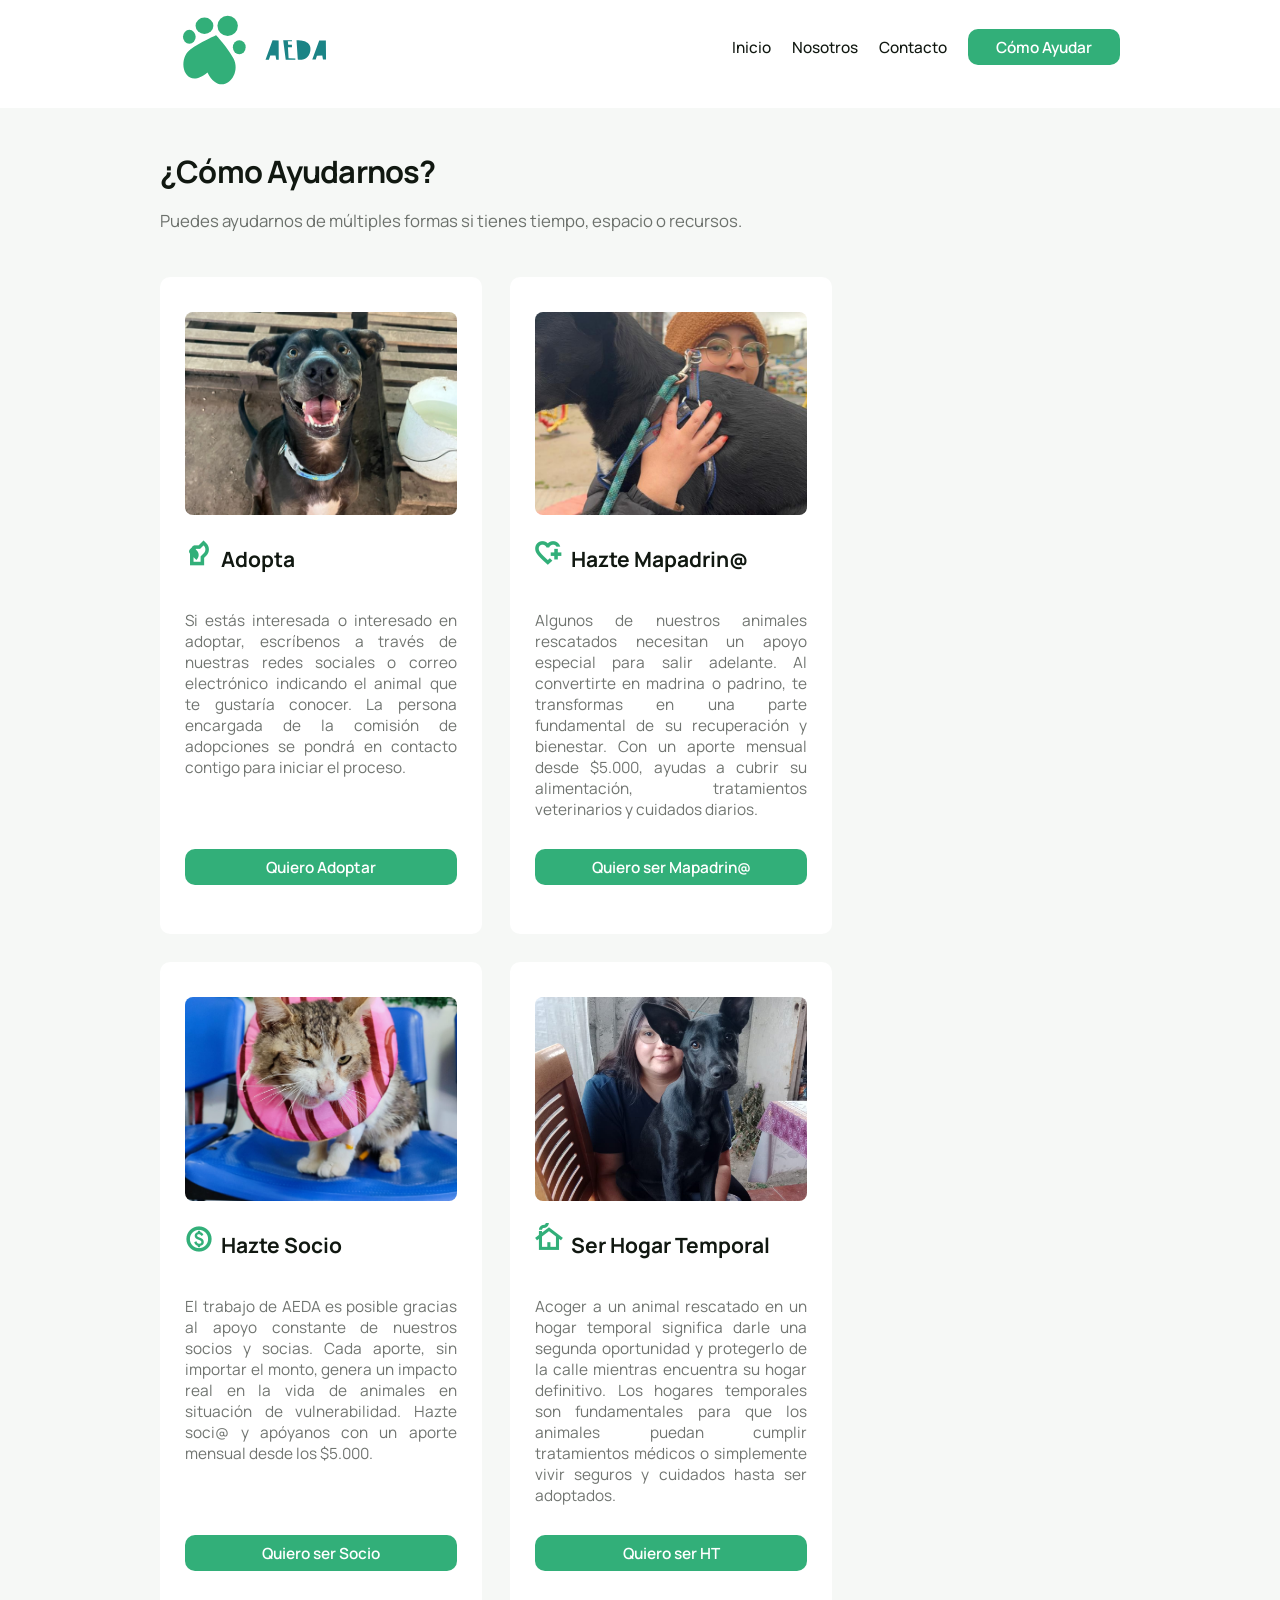
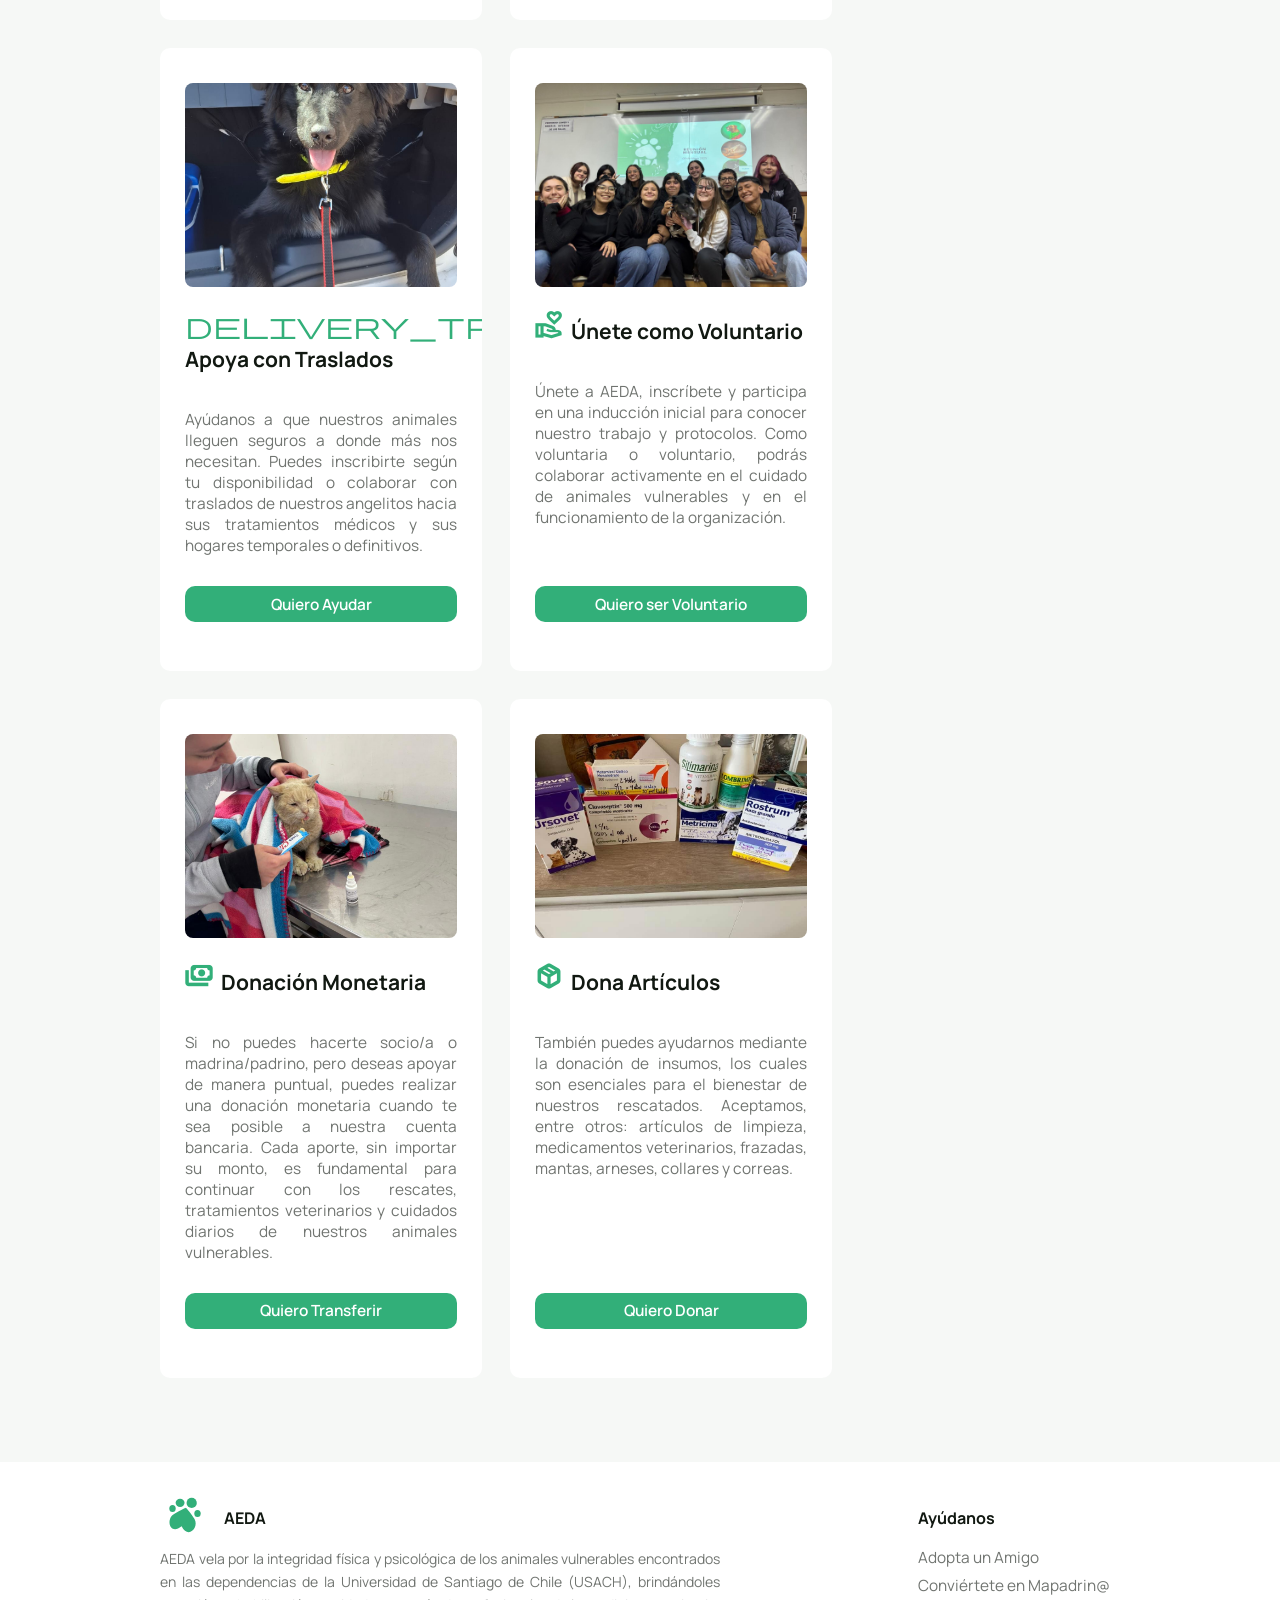
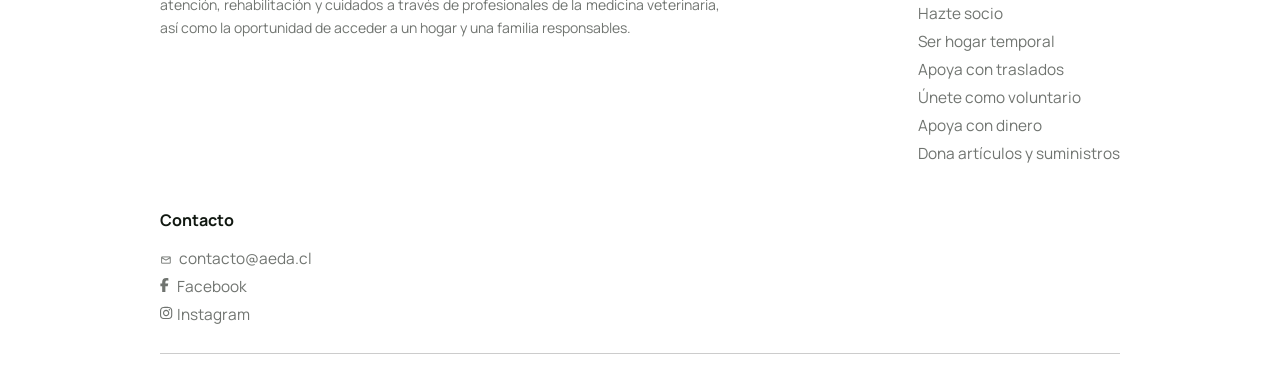
==== index.html @ 3a85d216 "web" ====
<!DOCTYPE html>
<html lang="es">
<head>
    <meta charset="utf-8" />
    <meta content="width=device-width, initial-scale=1.0" name="viewport" />
    <link rel="icon" type="image/svg+xml" href="img/aeda-paw.svg" />
    <meta name="description" content="AEDA es una agrupación estudiantil que protege y rescata animales vulnerables en la Universidad de Santiago de Chile. Adopta, apadrina o sé voluntario." />

    <title>AEDA | Defensa y rescate de animales vulnerables en la USACH</title>
    <link href="https://fonts.googleapis.com/css2?family=Manrope:wght@200..800&amp;display=swap" rel="stylesheet"/>
    <link href="https://fonts.googleapis.com/css2?family=Material+Symbols+Outlined:wght,FILL@100..700,0..1&amp;display=swap" rel="stylesheet"/>    
    <link rel="stylesheet" href="css/estilo.css" />
</head>
<body>    
    <!-- HEADER -->    
    <header id="header">
        <div class="container">
            <h1 id="logo">
                <img src="img/aeda-imagotipo.svg" alt="Agrupación de Estudiantes por la Defensa de los Animales (AEDA) - Chile" />
            </h1>
            <nav id="menu-principal">
                <a href="#">Inicio</a>
                <a href="#">Nosotros</a>            
                <a href="#contacto">Contacto</a>
                <a class="btn-especial" href="#">Cómo Ayudar</a>
            </nav>
        </div>
    </header>   
    
    <!-- MAIN -->
    <main id="main">
        <!-- 
        <section class="heroe">
            <h2>Defensa y rescate de animales vulnerables en la USACH</h2>
            <p>
                Defendemos y cuidamos a los animales vulnerables de la USACH, brindándoles atención, rehabilitación y la oportunidad de una familia.
            </p>
            <nav>
                <a href="#">Únete como Voluntario</a>
                <a href="#">¿Cómo Ayudarnos?</a>
            </nav>
        </section>
        -->

        <section class="como-ayudar">
            <div>
                <h2>¿Cómo Ayudarnos?</h2>
                <p>Puedes ayudarnos de múltiples formas si tienes tiempo, espacio o recursos.</p>
            </div>            
            
            <article id="adopta">
                <figure>
                    <img src="img/fotos/cerbero.jpeg" alt="adopta" />
                </figure>                
                <h3>
                    <span>sound_detection_dog_barking</span>
                    Adopta
                </h3>
                <p>
                    Si estás interesada o interesado en adoptar, escríbenos a través de nuestras redes sociales o correo electrónico indicando el animal que te gustaría conocer. La persona encargada de la comisión de adopciones se pondrá en contacto contigo para iniciar el proceso.
                </p>
                <a class="cta" href="#">Quiero Adoptar</a>
            </article>
            <article id="mapadrines">
                <figure>
                    <img src="img/fotos/nati.jpeg" alt="adopta" />
                </figure>
                <h3>
                    <span>heart_plus</span>
                    Hazte Mapadrin@
                </h3>
                <p>
                    Algunos de nuestros animales rescatados necesitan un apoyo especial para salir adelante. Al convertirte en madrina o padrino, te transformas en una parte fundamental de su recuperación y bienestar. Con un aporte mensual desde $5.000, ayudas a cubrir su alimentación, tratamientos veterinarios y cuidados diarios.
                </p>
                <a class="cta" href="#">Quiero ser Mapadrin@</a>
            </article>
            <article id="socios">
                <figure>
                    <img src="img/fotos/socio.jpeg" alt="adopta" />
                </figure>
                <h3>
                    <span>paid</span>
                    Hazte Socio
                </h3>
                <p>
                    El trabajo de AEDA es posible gracias al apoyo constante de nuestros socios y socias. Cada aporte, sin importar el monto, genera un impacto real en la vida de animales en situación de vulnerabilidad. Hazte soci@ y apóyanos con un aporte mensual desde los $5.000.
                </p>
                <a class="cta" href="#">Quiero ser Socio</a>
            </article>

            <article id="ht">
                <figure>
                    <img src="img/fotos/ht.jpeg" alt="adopta" />
                </figure>
                <h3>
                    <span>cottage</span>
                    Ser Hogar Temporal
                </h3>
                <p>
                    Acoger a un animal rescatado en un hogar temporal significa darle una segunda oportunidad y protegerlo de la calle mientras encuentra su hogar definitivo. Los hogares temporales son fundamentales para que los animales puedan cumplir tratamientos médicos o simplemente vivir seguros y cuidados hasta ser adoptados.
                </p>
                <a class="cta" href="#">Quiero ser HT</a>
            </article>
            <article id="traslados">
                <figure>
                    <img src="img/fotos/traslados.jpeg" alt="adopta" />
                </figure>
                <h3>
                    <span>delivery_truck_speed</span>
                    Apoya con Traslados
                </h3>
                <p>
                    Ayúdanos a que nuestros animales lleguen seguros a donde más nos necesitan. Puedes inscribirte según tu disponibilidad o colaborar con traslados de nuestros angelitos hacia sus tratamientos médicos y sus hogares temporales o definitivos.                     
                </p>
                <a class="cta" href="#">Quiero Ayudar</a>
            </article>
            <article id="voluntarios">
                <figure>
                    <img src="img/fotos/grupo-reunion.jpeg" alt="adopta" />
                </figure>
                <h3>
                    <span>volunteer_activism</span>
                    Únete como Voluntario
                </h3>
                <p>
                    Únete a AEDA, inscríbete y participa en una inducción inicial para conocer nuestro trabajo y protocolos. Como voluntaria o voluntario, podrás colaborar activamente en el cuidado de animales vulnerables y en el funcionamiento de la organización.
                </p>
                <a class="cta" href="#">Quiero ser Voluntario</a>
            </article>
            <article id="donaciones">
                <figure>
                    <img src="img/fotos/vet.jpeg" alt="adopta" />
                </figure>
                <h3>
                    <span>payments</span>
                    Donación Monetaria
                </h3>
                <p>
                    Si no puedes hacerte socio/a o madrina/padrino, pero deseas apoyar de manera puntual, puedes realizar una donación monetaria cuando te sea posible a nuestra cuenta bancaria. Cada aporte, sin importar su monto, es fundamental para continuar con los rescates, tratamientos veterinarios y cuidados diarios de nuestros animales vulnerables.
                </p>
                <a class="cta" href="#">Quiero Transferir</a>
            </article>
            <article id="donacion-articulos">
                <figure>
                    <img src="img/fotos/medicamentos.jpeg" alt="donaciones" />
                </figure>
                <h3>
                    <span>package_2</span>
                    Dona Artículos
                </h3>
                <p>
                    También puedes ayudarnos mediante la donación de insumos, los cuales son esenciales para el bienestar de nuestros rescatados. Aceptamos, entre otros: artículos de limpieza, medicamentos veterinarios, frazadas, mantas, arneses, collares y correas.
                </p>
                <a class="cta" href="#">Quiero Donar</a>
            </article>
        </section>
    </main>
    
    <!-- FOOTER -->
    <footer id="footer">
        <div id="footer-row-1">
            <section>
                <img src="img/aeda-paw.svg" alt="AEDA - Todo por los animales" />
                <h3>AEDA</h3>
                <p>
                    AEDA vela por la integridad física y psicológica de los animales vulnerables encontrados en las dependencias de la Universidad de Santiago de Chile (USACH), brindándoles atención, rehabilitación y cuidados a través de profesionales de la medicina veterinaria, así como la oportunidad de acceder a un hogar y una familia responsables.
                </p>                
            </section>
            <section>
                <h3>Ayúdanos</h3>
                <nav>
                    <a href="#adopta">Adopta un Amigo</a>
                    <a href="#mapadrines">Conviértete en Mapadrin@</a>
                    <a href="#socios">Hazte socio</a>
                    <a href="#ht">Ser hogar temporal</a>
                    <a href="#traslados">Apoya con traslados</a>
                    <a href="#voluntarios">Únete como voluntario</a>
                    <a href="#donaciones">Apoya con dinero</a>
                    <a href="#donacion-articulos">Dona artículos y suministros</a>
                </nav>
            </section>
            <section>                
                <h3 id="contacto">Contacto</h3>
                <nav>
                    <a href="mailto:&#99;&#111;&#110;&#116;&#97;&#99;&#116;&#111;&#64;&#97;&#101;&#100;&#97;&#46;&#99;&#108;">
                        <span>mail</span>
                        &#99;&#111;&#110;&#116;&#97;&#99;&#116;&#111;&#64;&#97;&#101;&#100;&#97;&#46;&#99;&#108;
                    </a>
                    <a href="https://www.facebook.com/INFOAEDA">                        
                        <svg xmlns="http://www.w3.org/2000/svg" viewbox="0 0 512 512"><use href="#facebook"></use></svg>                        
                        Facebook
                    </a>
                    <a href="https://www.instagram.com/grupoaeda/">
                        <svg xmlns="http://www.w3.org/2000/svg" viewbox="0 0 512 512"><use href="#instagram"></use></svg>                        
                        Instagram
                    </a>                    
                </nav>
            </section>
        </div>
        <div id="footer-row-2">

        </div>
    </footer>

    <div class="no-mostrar">
        <svg xmlns="http://www.w3.org/2000/svg" viewbox="0 0 512 512">
            <defs>                
                <path id="facebook" stroke="currentColor" fill="currentColor" d="M80 299.3V512H196V299.3h86.5l18-97.8H196V166.9c0-51.7 20.3-71.5 72.7-71.5c16.3 0 29.4 .4 37 1.2V7.9C291.4 4 256.4 0 236.2 0C129.3 0 80 50.5 80 159.4v42.1H14v97.8H80z"></path>
                <path id="instagram" stroke="currentColor" fill="currentColor" d="M224.1 141c-63.6 0-114.9 51.3-114.9 114.9s51.3 114.9 114.9 114.9S339 319.5 339 255.9 287.7 141 224.1 141zm0 189.6c-41.1 0-74.7-33.5-74.7-74.7s33.5-74.7 74.7-74.7 74.7 33.5 74.7 74.7-33.6 74.7-74.7 74.7zm146.4-194.3c0 14.9-12 26.8-26.8 26.8-14.9 0-26.8-12-26.8-26.8s12-26.8 26.8-26.8 26.8 12 26.8 26.8zm76.1 27.2c-1.7-35.9-9.9-67.7-36.2-93.9-26.2-26.2-58-34.4-93.9-36.2-37-2.1-147.9-2.1-184.9 0-35.8 1.7-67.6 9.9-93.9 36.1s-34.4 58-36.2 93.9c-2.1 37-2.1 147.9 0 184.9 1.7 35.9 9.9 67.7 36.2 93.9s58 34.4 93.9 36.2c37 2.1 147.9 2.1 184.9 0 35.9-1.7 67.7-9.9 93.9-36.2 26.2-26.2 34.4-58 36.2-93.9 2.1-37 2.1-147.8 0-184.8zM398.8 388c-7.8 19.6-22.9 34.7-42.6 42.6-29.5 11.7-99.5 9-132.1 9s-102.7 2.6-132.1-9c-19.6-7.8-34.7-22.9-42.6-42.6-11.7-29.5-9-99.5-9-132.1s-2.6-102.7 9-132.1c7.8-19.6 22.9-34.7 42.6-42.6 29.5-11.7 99.5-9 132.1-9s102.7-2.6 132.1 9c19.6 7.8 34.7 22.9 42.6 42.6 11.7 29.5 9 99.5 9 132.1s2.7 102.7-9 132.1z"></path>
            </defs>        
        </svg>
    </div>
</body>
</html>
---- css/estilo.css ----
:root {
    --color-primario: #1b8486;
    --color-secundario: #32af79;
    --color-text: rgb(17, 24, 17);
    --color-text2: rgb(17, 24, 17, 0.6);
    --color-bg: rgb(246, 248, 246);
    --color-bg2: white;
    --font-size: 14px;
    --border-radius: 10px;
}

html {    
    background-color: var(--color-bg);
    font-family: "Manrope", sans-serif;    
    font-size: var(--font-size);
    color: var(--color-text);
    box-sizing: border-box;
    scroll-behavior: smooth;
}

*, *::before, *::after {
    box-sizing: inherit;
}

body {
    display: grid;
    /* grid-template-columns: repeat(auto-fit, minmax(300px, 2fr));*/ 
    grid-template-columns: 1fr repeat(4, 1.5fr) 1fr;
    grid-template-rows: minmax(65px, auto) auto minmax(390px, auto);
    padding: 0;
    margin: 0;
    min-height: 100vh;
}

.no-mostrar {display: none;}

p {text-align: justify;}

#header, #footer { 
    grid-column: 1 / -1; /* full width */
    background-color: var(--color-bg2);
}

#main { 
    grid-column: 2 / -2;     
}

#header {
    display: grid;
    grid-template-columns: subgrid;
}

#header .container {
    grid-column: 2 / -2;
    display: flex;
    flex-wrap: wrap;
    justify-content: space-between;
    align-items: center;
}

#menu-principal {    
    display: flex;
    flex-direction: row;    
    align-items: center;
    justify-content: flex-end;
    gap: 1.5rem;
    font-weight: 500;
    font-size: 1rem;    
    margin-bottom: 1rem;
}

a.btn-especial, a.cta {
    background-color: var(--color-secundario);
    color: white;
    font-weight: 600;
    border-radius: 10px;    
    padding: 0.55rem 2rem;
}

a.btn-especial:hover {
    color: var(--color-primario);
    text-decoration: none;
}

a {
    color: var(--color-text);
    text-decoration: none;
    font-size: clamp(1.0rem, 1.1rem, 2rem);
}

a:hover {
    color: var(--color-secundario);   
    text-decoration: underline; 
    font-weight: 700;
}

h1 {
    margin: 0;
    padding: 0;
}

#logo img {
    height: clamp(70px, 20vh, 100px);
}

/* Tarjetas */ 
article h3 span {
    font-family: 'Material Symbols Outlined';
    font-size: 2rem;
    padding-right: 0.3rem;
    vertical-align: baseline;
    color: var(--color-secundario);
}

section.como-ayudar {
    display: flex;
    flex-wrap: wrap;    
    gap: 2rem;
    margin-bottom: 6rem;
}
section.como-ayudar div {
    flex: 0 0 100%;
}
section.como-ayudar div h2 {
    font-size: 2.2rem;
    margin-top: 3rem;
    margin-bottom: 0.5rem;
    font-weight: 700;
    letter-spacing: -0.025em;
}
section.como-ayudar div p {
    font-size: 1.2rem;
    color: var(--color-text2);
}
section.como-ayudar article {
    display: flex;
    flex-direction: column;            
    width: clamp(23rem, 23rem, 40rem);
    overflow: hidden;
    background-color: var(--color-bg2);
    padding: 2.5rem 1.8rem;
    border-radius: var(--border-radius);    
}
article a.cta {
    display: block;
    margin: 1rem 0;
    flex-grow: 0;
    text-align: center;
}
article a.cta:hover {
    color: var(--color-primario)
}
article figure {
    margin: 0;           
    width: 100%;
    aspect-ratio: 4/3;  
    overflow: hidden;
    border-radius: 8px;
}
article figure img {
    box-shadow: 0 4px 6px rgba(0,0,0,0.1);
    transition: transform 0.3s ease;
    width: 100%;
    height: 100%;
    object-fit: cover;   /* recorta sin deformar */
    display: block;
}
article h3 {
    font-weight: 700;
    font-size: 1.5rem;    
}
article p {    
    flex-grow: 3;
    text-align: justify;
    color: var(--color-text2);
    font-size: clamp(1.0rem, 1.1rem, 2.0rem);   
}

/* FOOTER */
footer {
    background-color: white;            
    display: grid;
    grid-template-columns: subgrid;    
    grid-template-rows: 1fr 60px;
}

#footer-row-1, #footer-row-2 {
    grid-column: 2 / -2;    
}

footer a {    
    text-decoration: none;
    color: var(--color-text2);
}
footer a:hover {    
    text-decoration: underline;    
}

footer h3 {
    font-size: 1.15rem;
    line-height: 1.75rem;
    font-weight: 700;
}

footer a span {
    font-family: 'Material Symbols Outlined';
    font-size: 0.85rem;
    padding-right: 0.3rem;
    vertical-align: middle;
}

#footer-row-1 {
    padding-top: 2rem;
    display: flex;
    flex-wrap: wrap;
    justify-content: space-between;
    gap: 2rem;
}

#footer-row-2 {
    border-top: 1px solid #ccc;
    padding-top: 2rem;
    margin-top: 2rem;
}

#footer-row-1 section:first-child {
    max-width: 40rem;
}

#footer-row-1 section:first-child img {
    height: 50px;    
    float: left;
    margin-right: 1rem;
}

#footer-row-1 nav {
    display: flex;
    flex-direction: column;
    row-gap: 0.5rem;
}

footer a svg {
    height: 1rem;
}

footer p {
    line-height: 1.65rem;
    color: var(--color-text2);
}
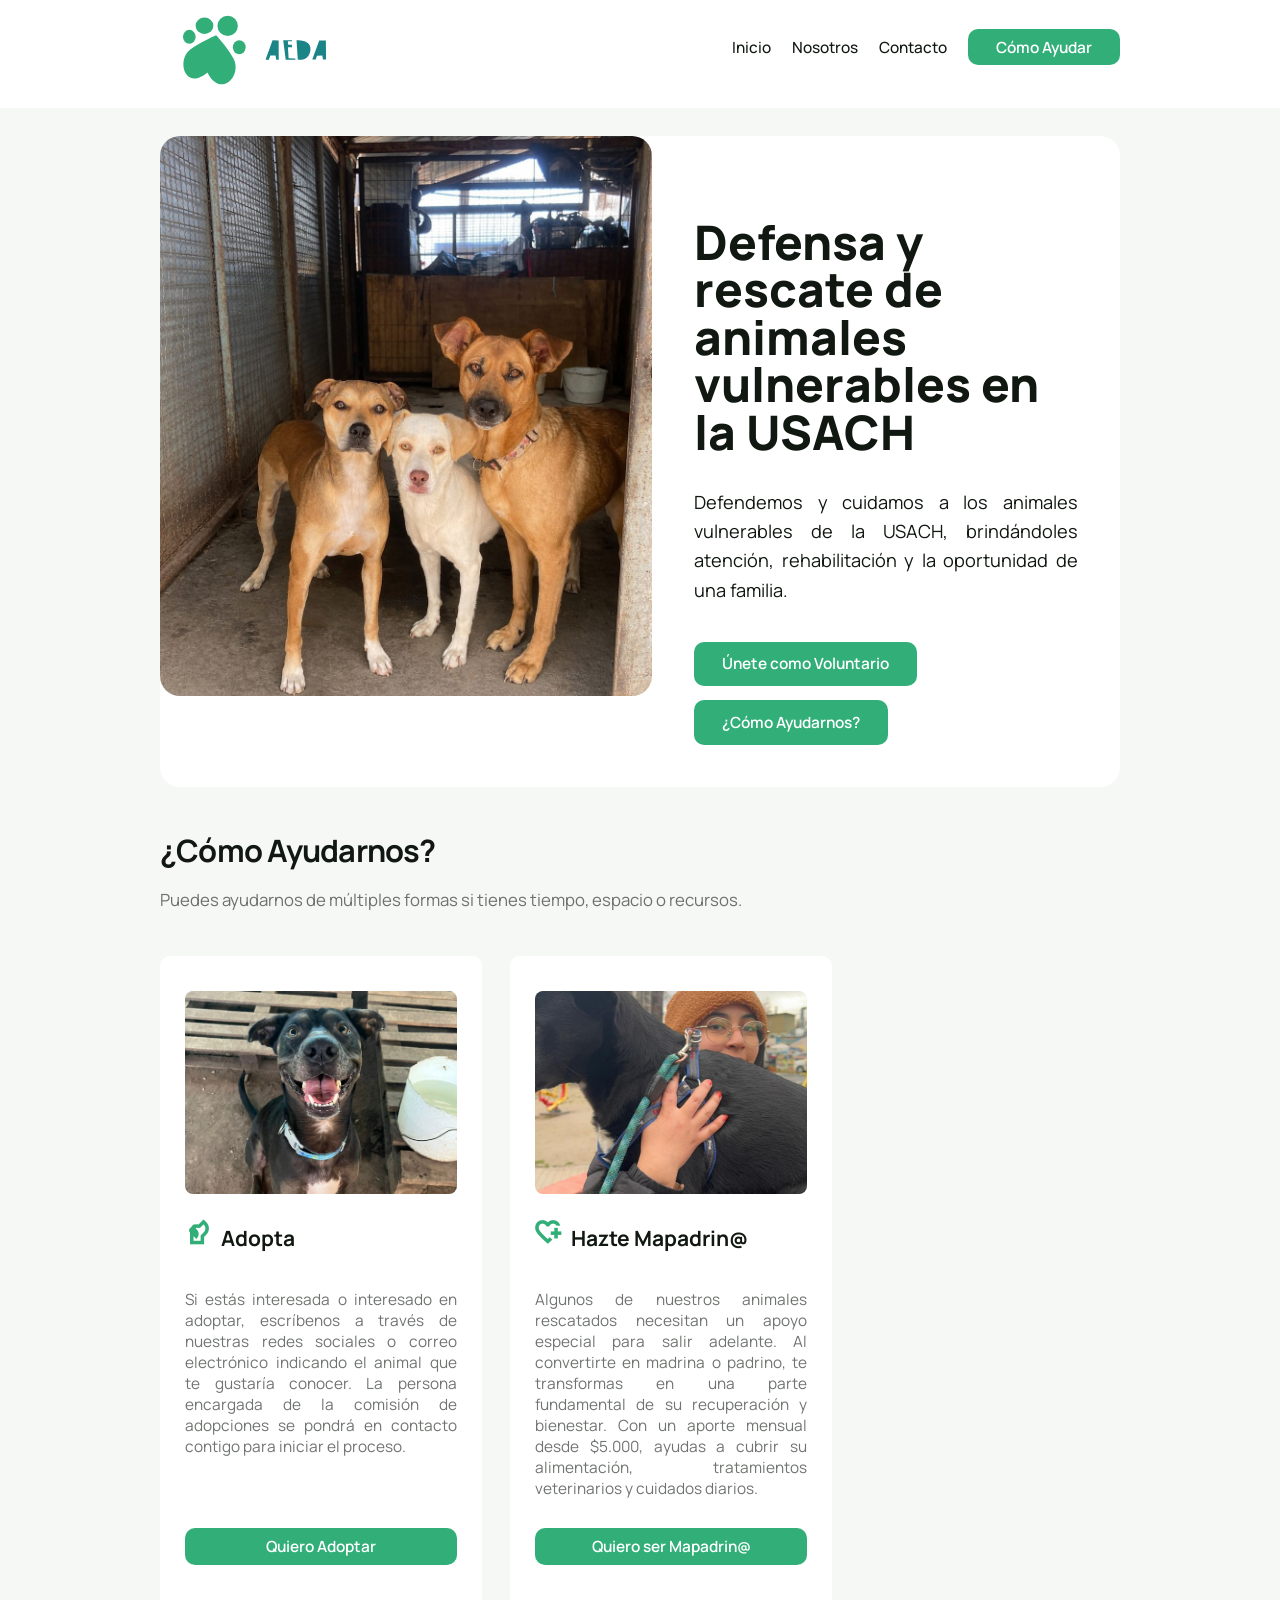
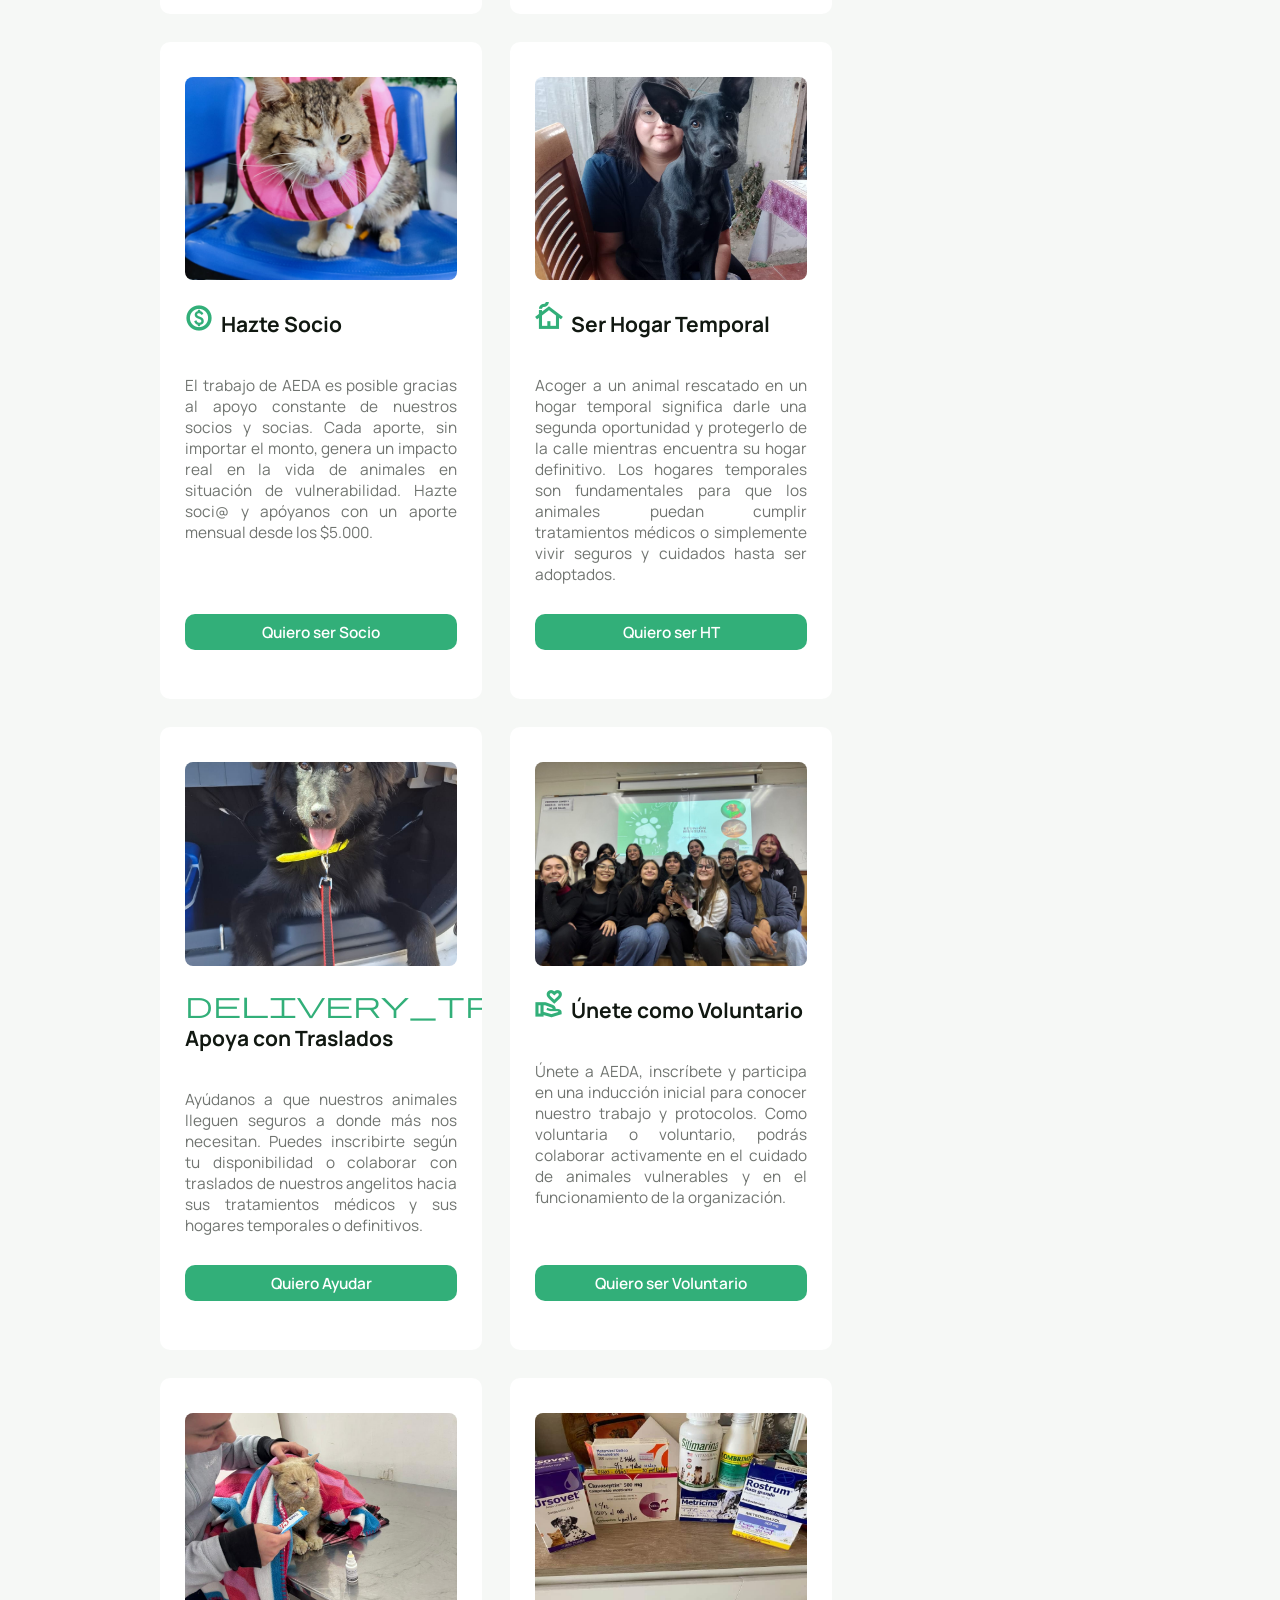
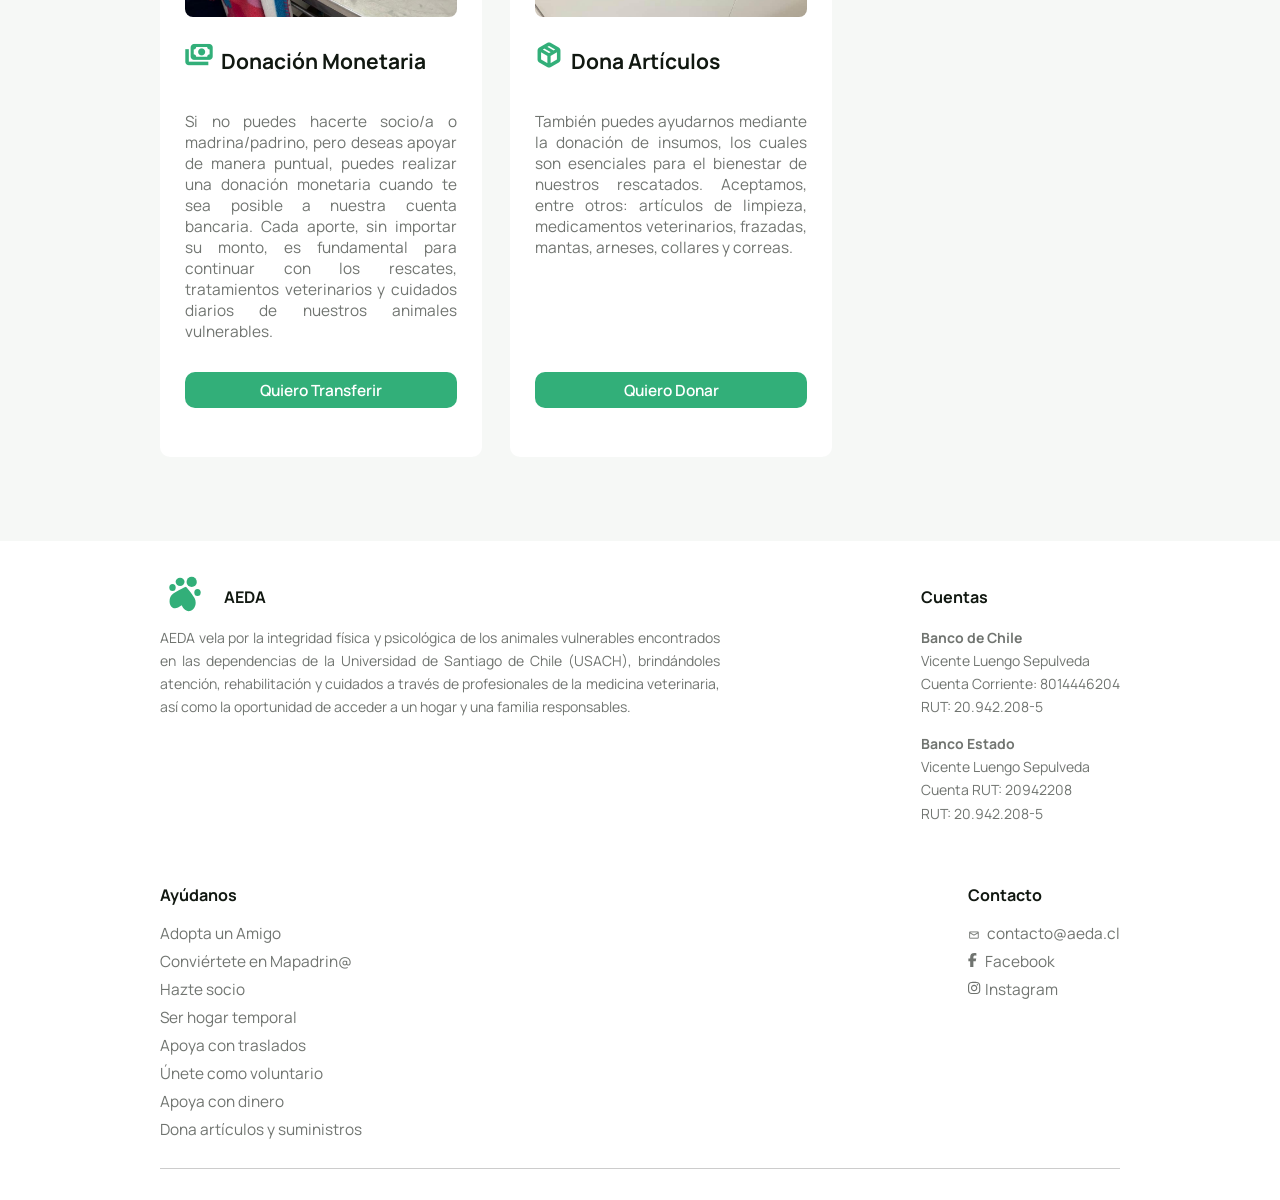
==== commit 787d73c2: "mejoras" ====
--- a/index.html
+++ b/index.html
@@ -19,30 +19,38 @@
                 <img src="img/aeda-imagotipo.svg" alt="Agrupación de Estudiantes por la Defensa de los Animales (AEDA) - Chile" />
             </h1>
             <nav id="menu-principal">
-                <a href="#">Inicio</a>
-                <a href="#">Nosotros</a>            
+                <a href="./">Inicio</a>
+                <a href="#hero">Nosotros</a>
                 <a href="#contacto">Contacto</a>
-                <a class="btn-especial" href="#">Cómo Ayudar</a>
+                <a class="btn-especial" href="#como-ayudar">Cómo Ayudar</a>
             </nav>
         </div>
     </header>   
     
     <!-- MAIN -->
-    <main id="main">
-        <!-- 
-        <section class="heroe">
-            <h2>Defensa y rescate de animales vulnerables en la USACH</h2>
-            <p>
-                Defendemos y cuidamos a los animales vulnerables de la USACH, brindándoles atención, rehabilitación y la oportunidad de una familia.
-            </p>
-            <nav>
-                <a href="#">Únete como Voluntario</a>
-                <a href="#">¿Cómo Ayudarnos?</a>
-            </nav>
+    <main id="main">        
+        <section id="hero" class="heroe">
+            <div class="slide">
+                <img src="img/fotos/las-cabras.jpeg" alt="Sol, Dumba y Maxi - AEDA" class="active" />
+                <img src="img/fotos/coraje.jpeg" alt="Don Coraje - AEDA" style="object-position: top center;" />                
+                <img src="img/fotos/orejas-regalos.jpeg" alt="Orejas - AEDA" />                                
+                <img src="img/fotos/sol-metro.jpeg" alt="Sol en el metro de Santiago - AEDA" />
+                <img src="img/fotos/cerbero.jpeg" alt="Cerberito - AEDA" />                    
+            </div>
+            <div class="content">
+                <h2>Defensa y rescate de animales vulnerables en la USACH</h2>
+                <p>
+                    Defendemos y cuidamos a los animales vulnerables de la USACH, brindándoles atención, rehabilitación y la oportunidad de una familia.
+                </p>
+                <nav>
+                    <a class="cta" href="#voluntarios">Únete como Voluntario</a>
+                    <a class="cta" href="#como-ayudarnos">¿Cómo Ayudarnos?</a>
+                </nav>
+            </div>            
         </section>
-        -->
-
-        <section class="como-ayudar">
+        
+
+        <section id="como-ayudar" class="como-ayudar">
             <div>
                 <h2>¿Cómo Ayudarnos?</h2>
                 <p>Puedes ayudarnos de múltiples formas si tienes tiempo, espacio o recursos.</p>
@@ -165,6 +173,21 @@
                 <p>
                     AEDA vela por la integridad física y psicológica de los animales vulnerables encontrados en las dependencias de la Universidad de Santiago de Chile (USACH), brindándoles atención, rehabilitación y cuidados a través de profesionales de la medicina veterinaria, así como la oportunidad de acceder a un hogar y una familia responsables.
                 </p>                
+            </section>
+            <section>
+                <h3>Cuentas</h3>
+                <p>
+                    <strong>Banco de Chile</strong><br />
+                    Vicente Luengo Sepulveda<br />
+                    Cuenta Corriente: 8014446204<br />
+                    RUT: 20.942.208-5
+                </p>
+                <p>
+                    <strong>Banco Estado</strong><br />
+                    Vicente Luengo Sepulveda<br />
+                    Cuenta RUT: 20942208<br />
+                    RUT: 20.942.208-5<br />
+                </p>
             </section>
             <section>
                 <h3>Ayúdanos</h3>
@@ -210,5 +233,7 @@
             </defs>        
         </svg>
     </div>
+
+    <script src="js/script.js"></script>
 </body>
 </html>
--- a/css/estilo.css
+++ b/css/estilo.css
@@ -34,6 +34,8 @@
 
 .no-mostrar {display: none;}
 
+strong {font-weight: bold;}
+
 p {text-align: justify;}
 
 #header, #footer { 
@@ -75,6 +77,7 @@
     font-weight: 600;
     border-radius: 10px;    
     padding: 0.55rem 2rem;
+    white-space: nowrap;
 }
 
 a.btn-especial:hover {
@@ -148,7 +151,9 @@
     text-align: center;
 }
 article a.cta:hover {
-    color: var(--color-primario)
+    background-color: var(--color-primario);
+    text-decoration: none;
+    color: white;
 }
 article figure {
     margin: 0;           
@@ -246,4 +251,66 @@
 footer p {
     line-height: 1.65rem;
     color: var(--color-text2);
-}+}
+
+/* HEROE */
+.heroe {
+    background-color: var(--color-bg2);
+    display: flex;
+    flex-wrap: wrap;    
+    border-radius: 20px;
+    margin-top: 2rem;    
+}
+
+.heroe h2 {
+    font-weight: 900;
+    font-size: 3.4rem;
+    line-height: 1;
+    margin-bottom: 1rem;
+}
+
+.heroe nav {
+    display: flex;
+    flex-wrap: wrap;
+    margin-top: 1.3rem;    
+    gap: 1rem;
+}
+
+.heroe nav a.cta:hover {
+    background-color: var(--color-primario);
+    color: white;
+}
+
+.heroe .slide {
+    flex: 3 1 30rem;
+    height: 40rem;
+    border-radius: 20px;    
+    overflow: hidden;
+}
+.heroe .content {
+    flex: 2 1 30rem;
+}
+
+.slide img.active {
+    opacity: 1;
+    display: block;
+}
+
+.slide img {
+    width: 100%;
+    height: 100%;
+    object-fit: cover;
+    display: block;
+    opacity: 0;
+    display: none;
+}
+
+.heroe .content {    
+    display: flex;
+    flex-direction: column;
+    justify-content: center;
+    padding: 3rem;
+    box-sizing: border-box;
+    font-size: 1.3rem;
+    line-height: 2.1rem;
+}
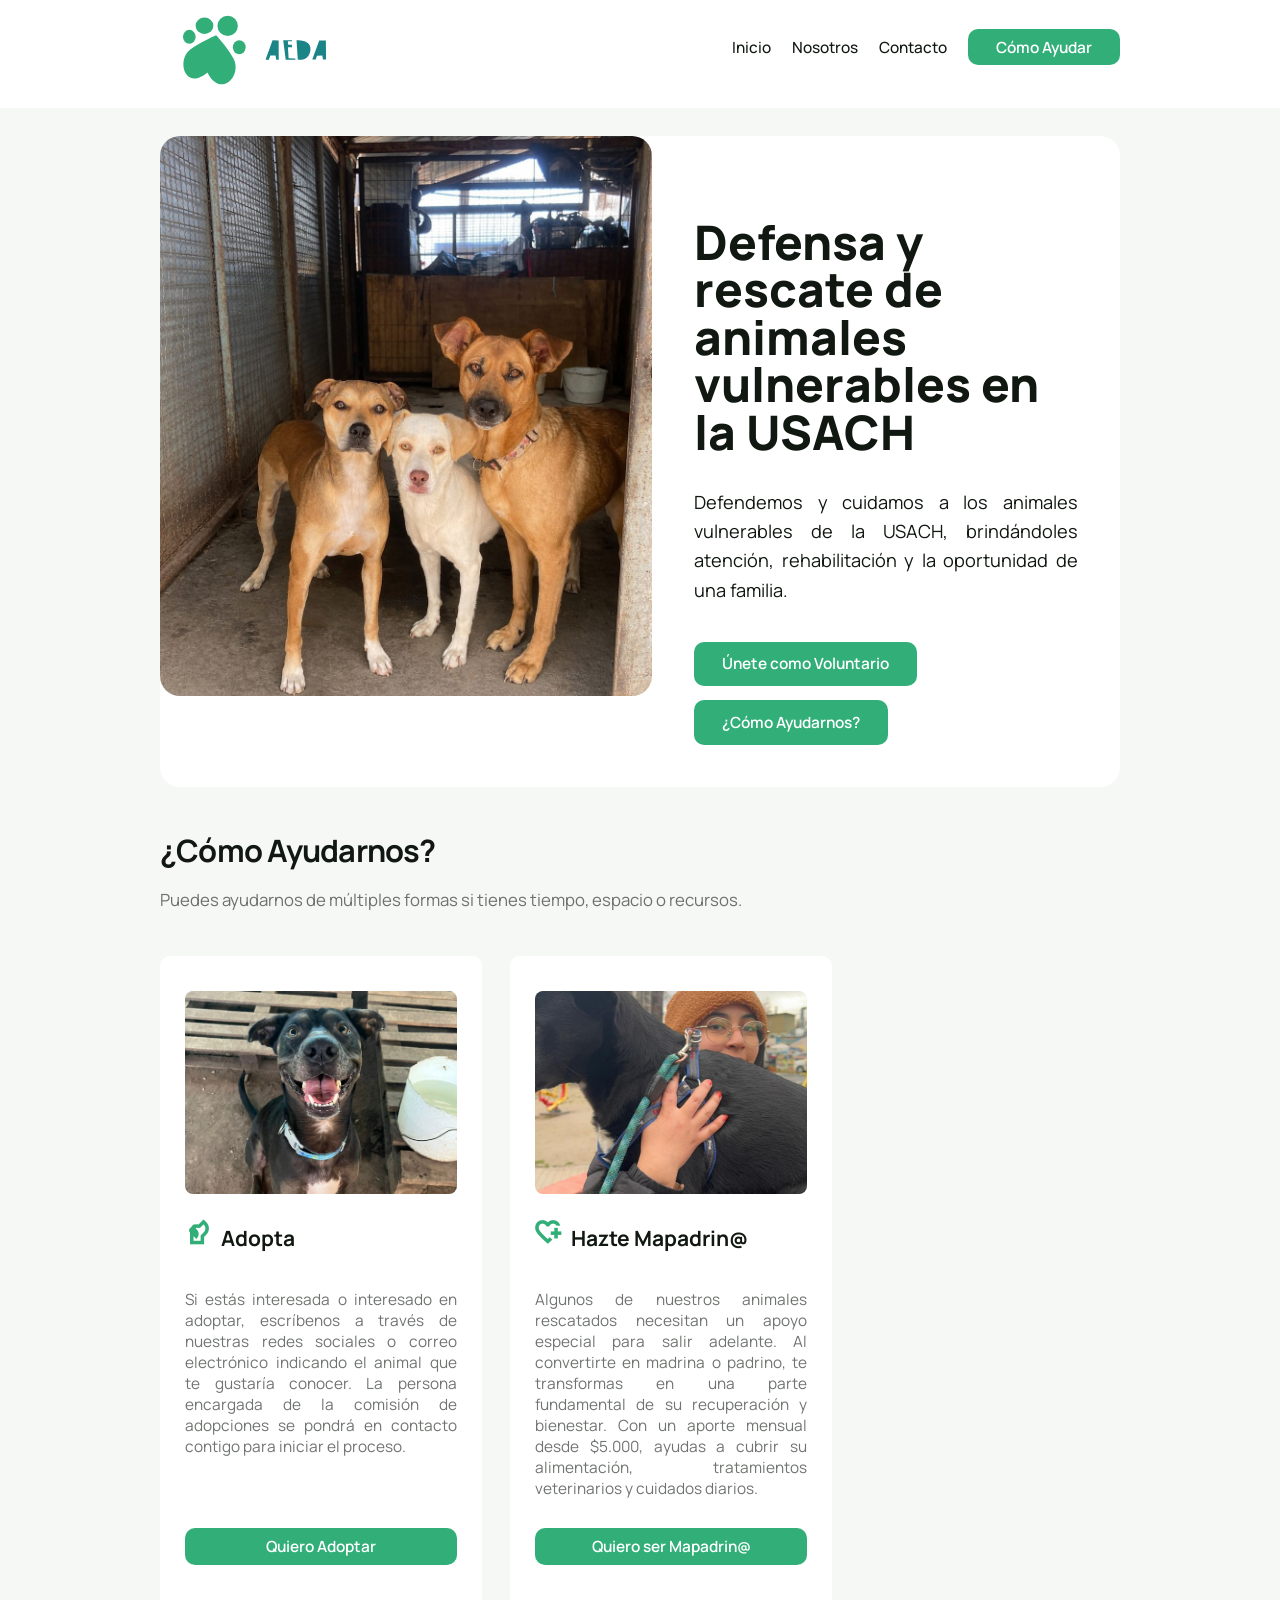
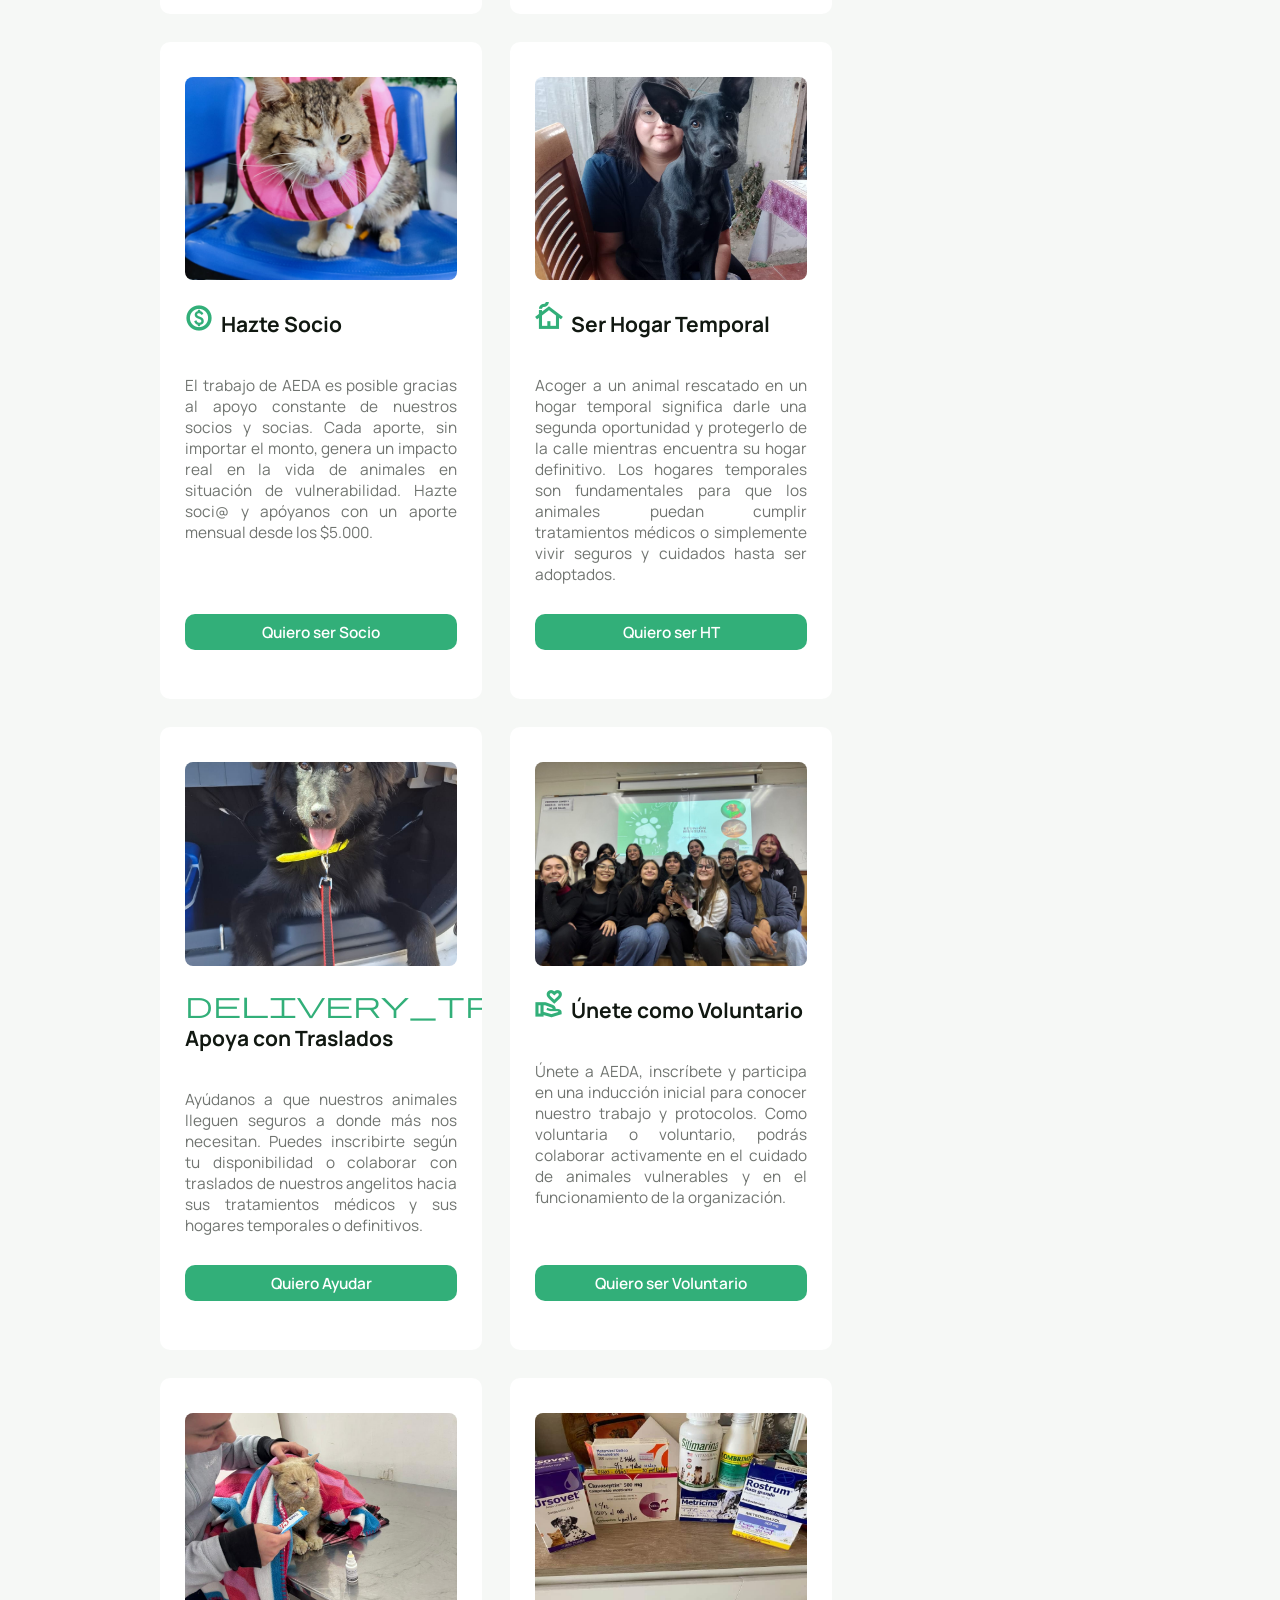
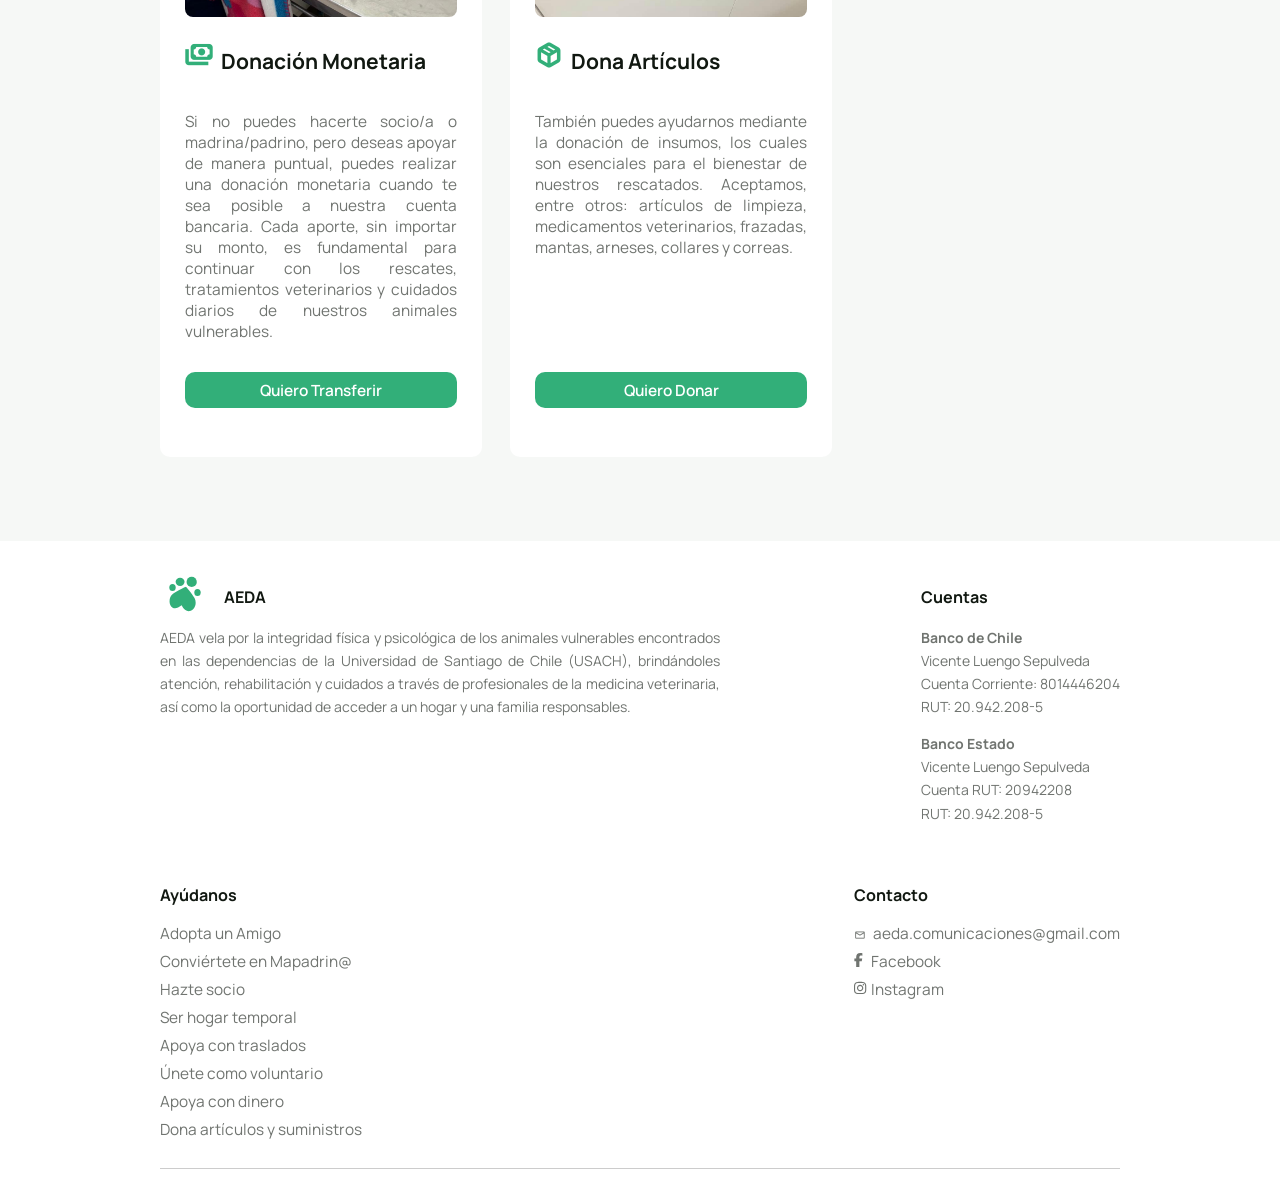
==== commit 471e6f0a: "enlaces final" ====
--- a/index.html
+++ b/index.html
@@ -43,8 +43,12 @@
                     Defendemos y cuidamos a los animales vulnerables de la USACH, brindándoles atención, rehabilitación y la oportunidad de una familia.
                 </p>
                 <nav>
-                    <a class="cta" href="#voluntarios">Únete como Voluntario</a>
-                    <a class="cta" href="#como-ayudarnos">¿Cómo Ayudarnos?</a>
+                    <a class="cta" href="https://docs.google.com/forms/d/e/1FAIpQLScSrKA1SlH4pU3Ua58CcV1sVhZQKJD9aBTRn4AEk2o8B_4T_g/viewform">
+						Únete como Voluntario
+					</a>
+                    <a class="cta" href="#como-ayudarnos">
+						¿Cómo Ayudarnos?
+					</a>
                 </nav>
             </div>            
         </section>
@@ -67,7 +71,7 @@
                 <p>
                     Si estás interesada o interesado en adoptar, escríbenos a través de nuestras redes sociales o correo electrónico indicando el animal que te gustaría conocer. La persona encargada de la comisión de adopciones se pondrá en contacto contigo para iniciar el proceso.
                 </p>
-                <a class="cta" href="#">Quiero Adoptar</a>
+                <a class="cta" href="#contacto">Quiero Adoptar</a>
             </article>
             <article id="mapadrines">
                 <figure>
@@ -80,7 +84,7 @@
                 <p>
                     Algunos de nuestros animales rescatados necesitan un apoyo especial para salir adelante. Al convertirte en madrina o padrino, te transformas en una parte fundamental de su recuperación y bienestar. Con un aporte mensual desde $5.000, ayudas a cubrir su alimentación, tratamientos veterinarios y cuidados diarios.
                 </p>
-                <a class="cta" href="#">Quiero ser Mapadrin@</a>
+                <a class="cta" href="https://docs.google.com/forms/d/1QfWeFBtjWP19PyNPHFZ8sVjU-rJpTIgCewbcCFWaffA">Quiero ser Mapadrin@</a>
             </article>
             <article id="socios">
                 <figure>
@@ -93,7 +97,9 @@
                 <p>
                     El trabajo de AEDA es posible gracias al apoyo constante de nuestros socios y socias. Cada aporte, sin importar el monto, genera un impacto real en la vida de animales en situación de vulnerabilidad. Hazte soci@ y apóyanos con un aporte mensual desde los $5.000.
                 </p>
-                <a class="cta" href="#">Quiero ser Socio</a>
+                <a class="cta" href="https://docs.google.com/forms/d/1xiugZejQ642EhO1WJJd28AD3rZvzt2NSIys-fWePLHM">
+					Quiero ser Socio
+				</a>
             </article>
 
             <article id="ht">
@@ -107,7 +113,7 @@
                 <p>
                     Acoger a un animal rescatado en un hogar temporal significa darle una segunda oportunidad y protegerlo de la calle mientras encuentra su hogar definitivo. Los hogares temporales son fundamentales para que los animales puedan cumplir tratamientos médicos o simplemente vivir seguros y cuidados hasta ser adoptados.
                 </p>
-                <a class="cta" href="#">Quiero ser HT</a>
+                <a class="cta" href="#contacto">Quiero ser HT</a>
             </article>
             <article id="traslados">
                 <figure>
@@ -120,7 +126,7 @@
                 <p>
                     Ayúdanos a que nuestros animales lleguen seguros a donde más nos necesitan. Puedes inscribirte según tu disponibilidad o colaborar con traslados de nuestros angelitos hacia sus tratamientos médicos y sus hogares temporales o definitivos.                     
                 </p>
-                <a class="cta" href="#">Quiero Ayudar</a>
+                <a class="cta" href="#contacto">Quiero Ayudar</a>
             </article>
             <article id="voluntarios">
                 <figure>
@@ -133,7 +139,7 @@
                 <p>
                     Únete a AEDA, inscríbete y participa en una inducción inicial para conocer nuestro trabajo y protocolos. Como voluntaria o voluntario, podrás colaborar activamente en el cuidado de animales vulnerables y en el funcionamiento de la organización.
                 </p>
-                <a class="cta" href="#">Quiero ser Voluntario</a>
+                <a class="cta" href="https://docs.google.com/forms/d/e/1FAIpQLScSrKA1SlH4pU3Ua58CcV1sVhZQKJD9aBTRn4AEk2o8B_4T_g/viewform">Quiero ser Voluntario</a>
             </article>
             <article id="donaciones">
                 <figure>
@@ -146,7 +152,7 @@
                 <p>
                     Si no puedes hacerte socio/a o madrina/padrino, pero deseas apoyar de manera puntual, puedes realizar una donación monetaria cuando te sea posible a nuestra cuenta bancaria. Cada aporte, sin importar su monto, es fundamental para continuar con los rescates, tratamientos veterinarios y cuidados diarios de nuestros animales vulnerables.
                 </p>
-                <a class="cta" href="#">Quiero Transferir</a>
+                <a class="cta" href="#cuentas-bancarias">Quiero Transferir</a>
             </article>
             <article id="donacion-articulos">
                 <figure>
@@ -159,7 +165,7 @@
                 <p>
                     También puedes ayudarnos mediante la donación de insumos, los cuales son esenciales para el bienestar de nuestros rescatados. Aceptamos, entre otros: artículos de limpieza, medicamentos veterinarios, frazadas, mantas, arneses, collares y correas.
                 </p>
-                <a class="cta" href="#">Quiero Donar</a>
+                <a class="cta" href="#contacto">Quiero Donar</a>
             </article>
         </section>
     </main>
@@ -174,7 +180,7 @@
                     AEDA vela por la integridad física y psicológica de los animales vulnerables encontrados en las dependencias de la Universidad de Santiago de Chile (USACH), brindándoles atención, rehabilitación y cuidados a través de profesionales de la medicina veterinaria, así como la oportunidad de acceder a un hogar y una familia responsables.
                 </p>                
             </section>
-            <section>
+            <section id="cuentas-bancarias">
                 <h3>Cuentas</h3>
                 <p>
                     <strong>Banco de Chile</strong><br />
@@ -205,10 +211,10 @@
             <section>                
                 <h3 id="contacto">Contacto</h3>
                 <nav>
-                    <a href="mailto:&#99;&#111;&#110;&#116;&#97;&#99;&#116;&#111;&#64;&#97;&#101;&#100;&#97;&#46;&#99;&#108;">
-                        <span>mail</span>
-                        &#99;&#111;&#110;&#116;&#97;&#99;&#116;&#111;&#64;&#97;&#101;&#100;&#97;&#46;&#99;&#108;
-                    </a>
+                    <a href="mailto:&#97;&#101;&#100;&#97;&#46;&#99;&#111;&#109;&#117;&#110;&#105;&#99;&#97;&#99;&#105;&#111;&#110;&#101;&#115;&#64;&#103;&#109;&#97;&#105;&#108;&#46;&#99;&#111;&#109;">
+						<span>mail</span>
+						&#97;&#101;&#100;&#97;&#46;&#99;&#111;&#109;&#117;&#110;&#105;&#99;&#97;&#99;&#105;&#111;&#110;&#101;&#115;&#64;&#103;&#109;&#97;&#105;&#108;&#46;&#99;&#111;&#109;
+					</a>
                     <a href="https://www.facebook.com/INFOAEDA">                        
                         <svg xmlns="http://www.w3.org/2000/svg" viewbox="0 0 512 512"><use href="#facebook"></use></svg>                        
                         Facebook
@@ -236,4 +242,4 @@
 
     <script src="js/script.js"></script>
 </body>
-</html>+</html>
--- a/css/estilo.css
+++ b/css/estilo.css
@@ -264,7 +264,7 @@
 
 .heroe h2 {
     font-weight: 900;
-    font-size: 3.4rem;
+    font-size: clamp(2.2rem, 4vw, 3.4rem);
     line-height: 1;
     margin-bottom: 1rem;
 }
@@ -287,6 +287,12 @@
     border-radius: 20px;    
     overflow: hidden;
 }
+@media (max-width: 768px) {    
+    .heroe .slide {
+    height: 20rem; 
+    }
+}
+
 .heroe .content {
     flex: 2 1 30rem;
 }
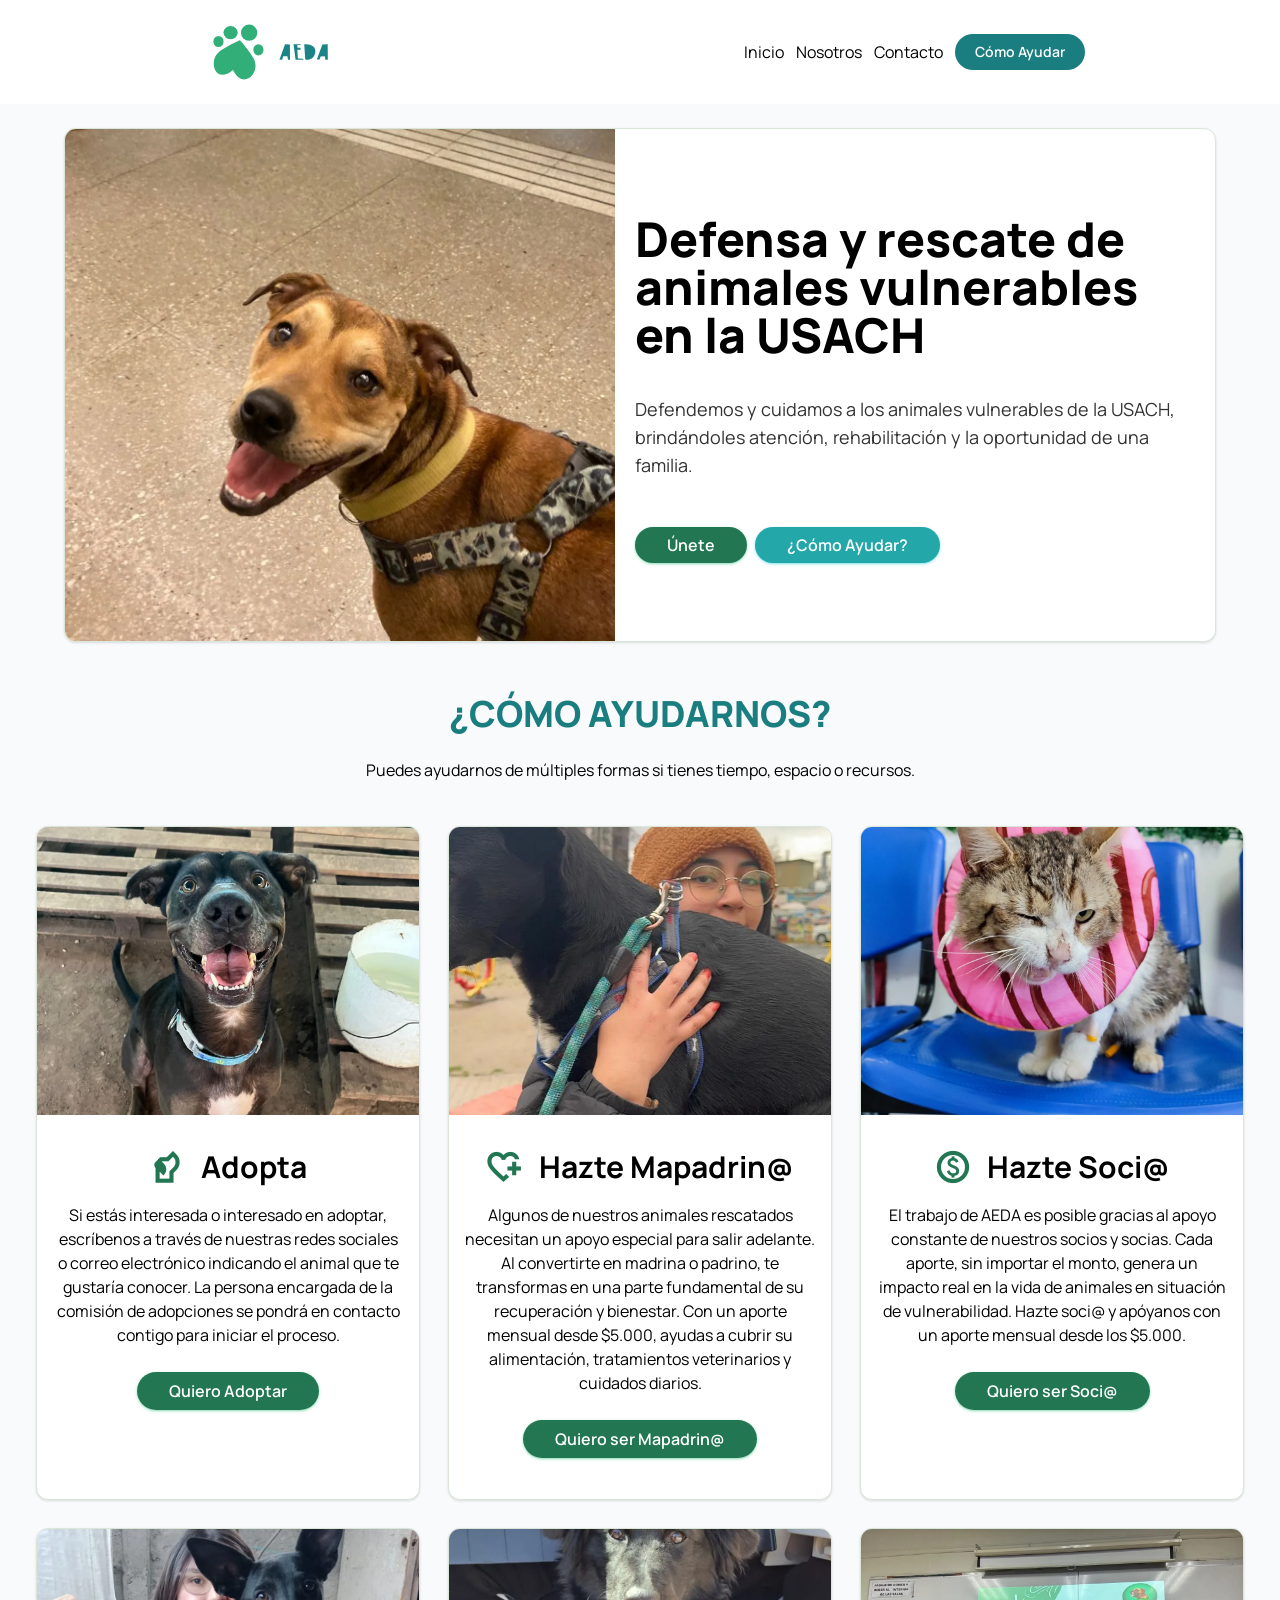
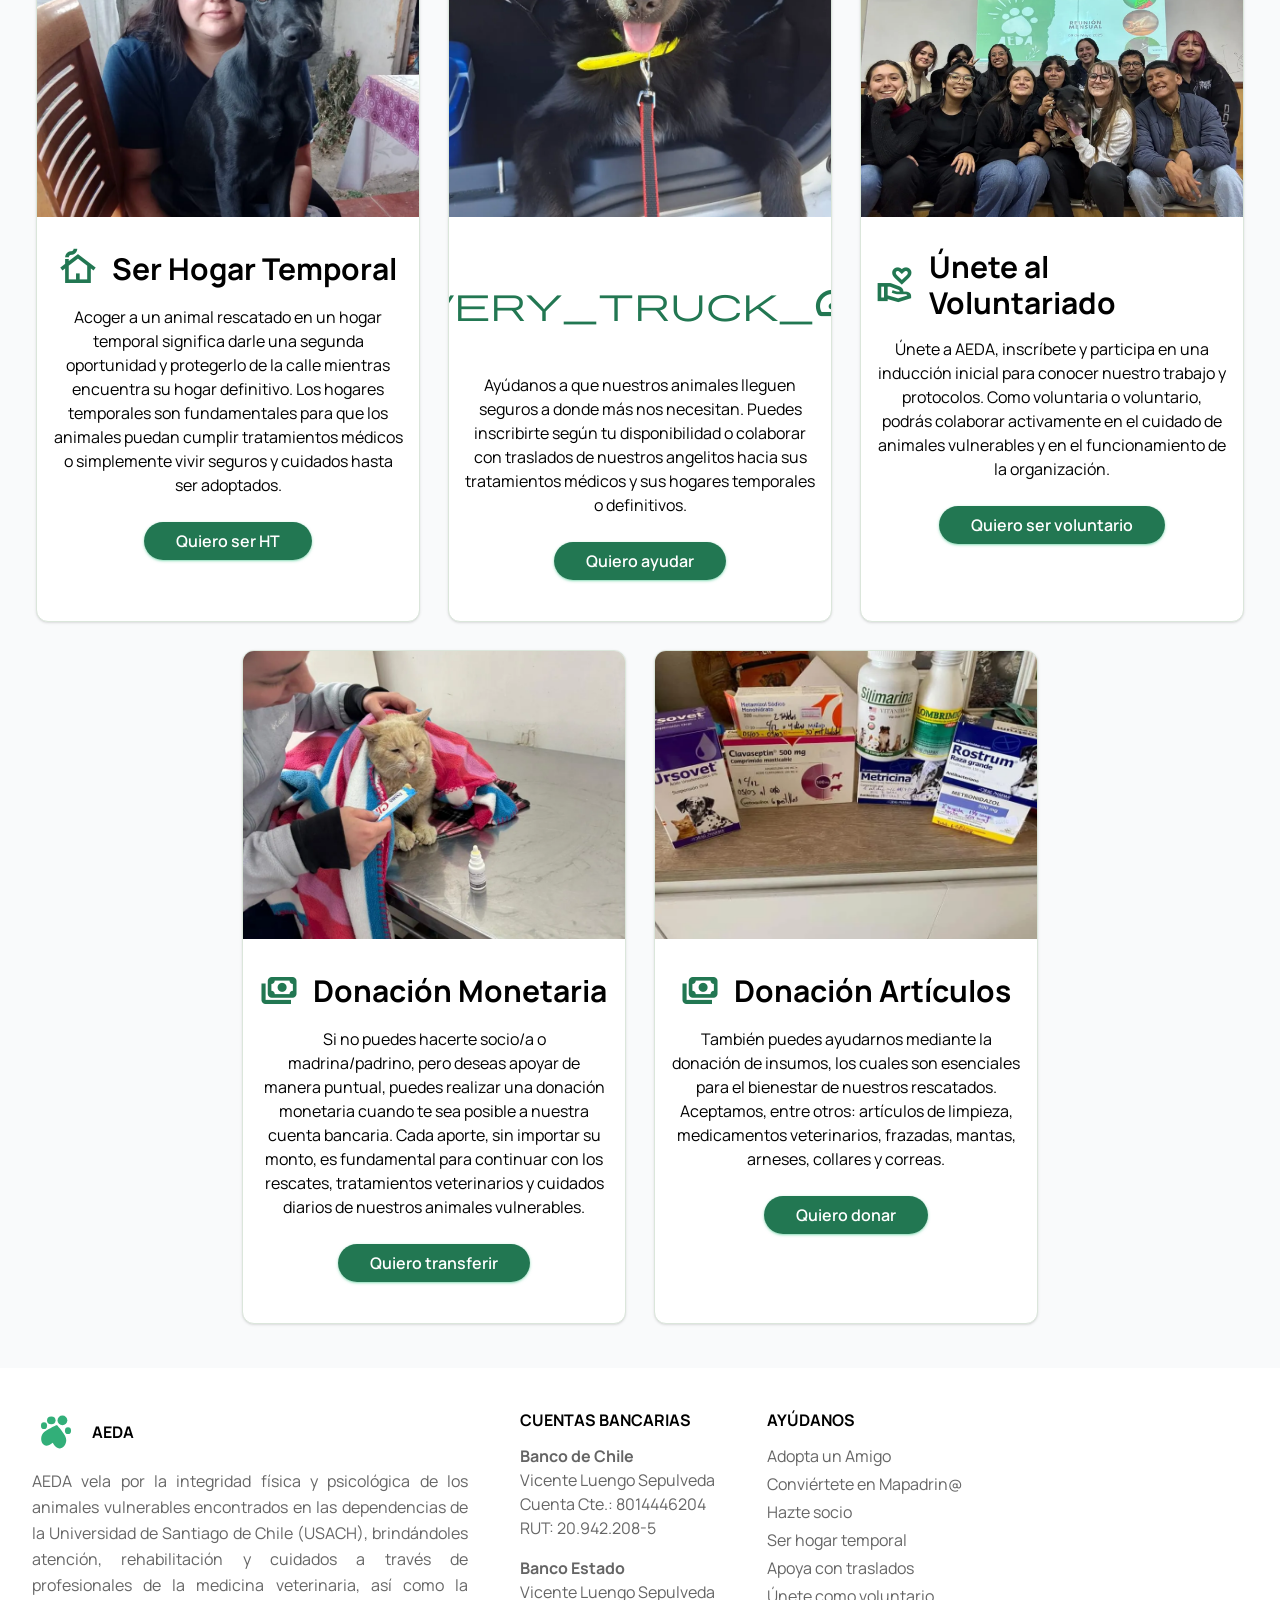
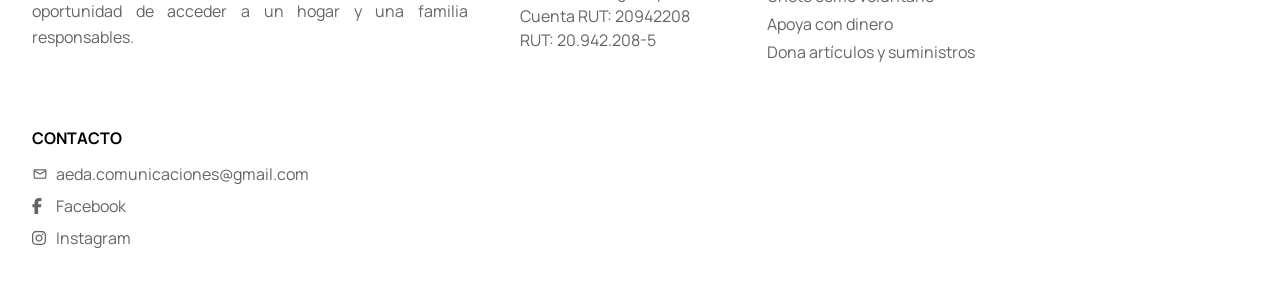
==== commit 1667bfc5: "new site" ====
--- a/index.html
+++ b/index.html
@@ -1,245 +1,49 @@
-<!DOCTYPE html>
-<html lang="es">
-<head>
-    <meta charset="utf-8" />
-    <meta content="width=device-width, initial-scale=1.0" name="viewport" />
-    <link rel="icon" type="image/svg+xml" href="img/aeda-paw.svg" />
-    <meta name="description" content="AEDA es una agrupación estudiantil que protege y rescata animales vulnerables en la Universidad de Santiago de Chile. Adopta, apadrina o sé voluntario." />
-
-    <title>AEDA | Defensa y rescate de animales vulnerables en la USACH</title>
-    <link href="https://fonts.googleapis.com/css2?family=Manrope:wght@200..800&amp;display=swap" rel="stylesheet"/>
-    <link href="https://fonts.googleapis.com/css2?family=Material+Symbols+Outlined:wght,FILL@100..700,0..1&amp;display=swap" rel="stylesheet"/>    
-    <link rel="stylesheet" href="css/estilo.css" />
-</head>
-<body>    
-    <!-- HEADER -->    
-    <header id="header">
-        <div class="container">
-            <h1 id="logo">
-                <img src="img/aeda-imagotipo.svg" alt="Agrupación de Estudiantes por la Defensa de los Animales (AEDA) - Chile" />
-            </h1>
-            <nav id="menu-principal">
-                <a href="./">Inicio</a>
-                <a href="#hero">Nosotros</a>
-                <a href="#contacto">Contacto</a>
-                <a class="btn-especial" href="#como-ayudar">Cómo Ayudar</a>
-            </nav>
-        </div>
-    </header>   
-    
-    <!-- MAIN -->
-    <main id="main">        
-        <section id="hero" class="heroe">
-            <div class="slide">
-                <img src="img/fotos/las-cabras.jpeg" alt="Sol, Dumba y Maxi - AEDA" class="active" />
-                <img src="img/fotos/coraje.jpeg" alt="Don Coraje - AEDA" style="object-position: top center;" />                
-                <img src="img/fotos/orejas-regalos.jpeg" alt="Orejas - AEDA" />                                
-                <img src="img/fotos/sol-metro.jpeg" alt="Sol en el metro de Santiago - AEDA" />
-                <img src="img/fotos/cerbero.jpeg" alt="Cerberito - AEDA" />                    
-            </div>
-            <div class="content">
-                <h2>Defensa y rescate de animales vulnerables en la USACH</h2>
-                <p>
-                    Defendemos y cuidamos a los animales vulnerables de la USACH, brindándoles atención, rehabilitación y la oportunidad de una familia.
-                </p>
-                <nav>
-                    <a class="cta" href="https://docs.google.com/forms/d/e/1FAIpQLScSrKA1SlH4pU3Ua58CcV1sVhZQKJD9aBTRn4AEk2o8B_4T_g/viewform">
-						Únete como Voluntario
-					</a>
-                    <a class="cta" href="#como-ayudarnos">
-						¿Cómo Ayudarnos?
-					</a>
-                </nav>
-            </div>            
-        </section>
-        
-
-        <section id="como-ayudar" class="como-ayudar">
-            <div>
-                <h2>¿Cómo Ayudarnos?</h2>
-                <p>Puedes ayudarnos de múltiples formas si tienes tiempo, espacio o recursos.</p>
-            </div>            
-            
-            <article id="adopta">
-                <figure>
-                    <img src="img/fotos/cerbero.jpeg" alt="adopta" />
-                </figure>                
-                <h3>
-                    <span>sound_detection_dog_barking</span>
-                    Adopta
-                </h3>
-                <p>
-                    Si estás interesada o interesado en adoptar, escríbenos a través de nuestras redes sociales o correo electrónico indicando el animal que te gustaría conocer. La persona encargada de la comisión de adopciones se pondrá en contacto contigo para iniciar el proceso.
-                </p>
-                <a class="cta" href="#contacto">Quiero Adoptar</a>
-            </article>
-            <article id="mapadrines">
-                <figure>
-                    <img src="img/fotos/nati.jpeg" alt="adopta" />
-                </figure>
-                <h3>
-                    <span>heart_plus</span>
-                    Hazte Mapadrin@
-                </h3>
-                <p>
-                    Algunos de nuestros animales rescatados necesitan un apoyo especial para salir adelante. Al convertirte en madrina o padrino, te transformas en una parte fundamental de su recuperación y bienestar. Con un aporte mensual desde $5.000, ayudas a cubrir su alimentación, tratamientos veterinarios y cuidados diarios.
-                </p>
-                <a class="cta" href="https://docs.google.com/forms/d/1QfWeFBtjWP19PyNPHFZ8sVjU-rJpTIgCewbcCFWaffA">Quiero ser Mapadrin@</a>
-            </article>
-            <article id="socios">
-                <figure>
-                    <img src="img/fotos/socio.jpeg" alt="adopta" />
-                </figure>
-                <h3>
-                    <span>paid</span>
-                    Hazte Socio
-                </h3>
-                <p>
-                    El trabajo de AEDA es posible gracias al apoyo constante de nuestros socios y socias. Cada aporte, sin importar el monto, genera un impacto real en la vida de animales en situación de vulnerabilidad. Hazte soci@ y apóyanos con un aporte mensual desde los $5.000.
-                </p>
-                <a class="cta" href="https://docs.google.com/forms/d/1xiugZejQ642EhO1WJJd28AD3rZvzt2NSIys-fWePLHM">
-					Quiero ser Socio
-				</a>
-            </article>
-
-            <article id="ht">
-                <figure>
-                    <img src="img/fotos/ht.jpeg" alt="adopta" />
-                </figure>
-                <h3>
-                    <span>cottage</span>
-                    Ser Hogar Temporal
-                </h3>
-                <p>
-                    Acoger a un animal rescatado en un hogar temporal significa darle una segunda oportunidad y protegerlo de la calle mientras encuentra su hogar definitivo. Los hogares temporales son fundamentales para que los animales puedan cumplir tratamientos médicos o simplemente vivir seguros y cuidados hasta ser adoptados.
-                </p>
-                <a class="cta" href="#contacto">Quiero ser HT</a>
-            </article>
-            <article id="traslados">
-                <figure>
-                    <img src="img/fotos/traslados.jpeg" alt="adopta" />
-                </figure>
-                <h3>
-                    <span>delivery_truck_speed</span>
-                    Apoya con Traslados
-                </h3>
-                <p>
-                    Ayúdanos a que nuestros animales lleguen seguros a donde más nos necesitan. Puedes inscribirte según tu disponibilidad o colaborar con traslados de nuestros angelitos hacia sus tratamientos médicos y sus hogares temporales o definitivos.                     
-                </p>
-                <a class="cta" href="#contacto">Quiero Ayudar</a>
-            </article>
-            <article id="voluntarios">
-                <figure>
-                    <img src="img/fotos/grupo-reunion.jpeg" alt="adopta" />
-                </figure>
-                <h3>
-                    <span>volunteer_activism</span>
-                    Únete como Voluntario
-                </h3>
-                <p>
-                    Únete a AEDA, inscríbete y participa en una inducción inicial para conocer nuestro trabajo y protocolos. Como voluntaria o voluntario, podrás colaborar activamente en el cuidado de animales vulnerables y en el funcionamiento de la organización.
-                </p>
-                <a class="cta" href="https://docs.google.com/forms/d/e/1FAIpQLScSrKA1SlH4pU3Ua58CcV1sVhZQKJD9aBTRn4AEk2o8B_4T_g/viewform">Quiero ser Voluntario</a>
-            </article>
-            <article id="donaciones">
-                <figure>
-                    <img src="img/fotos/vet.jpeg" alt="adopta" />
-                </figure>
-                <h3>
-                    <span>payments</span>
-                    Donación Monetaria
-                </h3>
-                <p>
-                    Si no puedes hacerte socio/a o madrina/padrino, pero deseas apoyar de manera puntual, puedes realizar una donación monetaria cuando te sea posible a nuestra cuenta bancaria. Cada aporte, sin importar su monto, es fundamental para continuar con los rescates, tratamientos veterinarios y cuidados diarios de nuestros animales vulnerables.
-                </p>
-                <a class="cta" href="#cuentas-bancarias">Quiero Transferir</a>
-            </article>
-            <article id="donacion-articulos">
-                <figure>
-                    <img src="img/fotos/medicamentos.jpeg" alt="donaciones" />
-                </figure>
-                <h3>
-                    <span>package_2</span>
-                    Dona Artículos
-                </h3>
-                <p>
-                    También puedes ayudarnos mediante la donación de insumos, los cuales son esenciales para el bienestar de nuestros rescatados. Aceptamos, entre otros: artículos de limpieza, medicamentos veterinarios, frazadas, mantas, arneses, collares y correas.
-                </p>
-                <a class="cta" href="#contacto">Quiero Donar</a>
-            </article>
-        </section>
-    </main>
-    
-    <!-- FOOTER -->
-    <footer id="footer">
-        <div id="footer-row-1">
-            <section>
-                <img src="img/aeda-paw.svg" alt="AEDA - Todo por los animales" />
-                <h3>AEDA</h3>
-                <p>
-                    AEDA vela por la integridad física y psicológica de los animales vulnerables encontrados en las dependencias de la Universidad de Santiago de Chile (USACH), brindándoles atención, rehabilitación y cuidados a través de profesionales de la medicina veterinaria, así como la oportunidad de acceder a un hogar y una familia responsables.
-                </p>                
-            </section>
-            <section id="cuentas-bancarias">
-                <h3>Cuentas</h3>
-                <p>
-                    <strong>Banco de Chile</strong><br />
-                    Vicente Luengo Sepulveda<br />
-                    Cuenta Corriente: 8014446204<br />
-                    RUT: 20.942.208-5
-                </p>
-                <p>
-                    <strong>Banco Estado</strong><br />
-                    Vicente Luengo Sepulveda<br />
-                    Cuenta RUT: 20942208<br />
-                    RUT: 20.942.208-5<br />
-                </p>
-            </section>
-            <section>
-                <h3>Ayúdanos</h3>
-                <nav>
-                    <a href="#adopta">Adopta un Amigo</a>
-                    <a href="#mapadrines">Conviértete en Mapadrin@</a>
-                    <a href="#socios">Hazte socio</a>
-                    <a href="#ht">Ser hogar temporal</a>
-                    <a href="#traslados">Apoya con traslados</a>
-                    <a href="#voluntarios">Únete como voluntario</a>
-                    <a href="#donaciones">Apoya con dinero</a>
-                    <a href="#donacion-articulos">Dona artículos y suministros</a>
-                </nav>
-            </section>
-            <section>                
-                <h3 id="contacto">Contacto</h3>
-                <nav>
-                    <a href="mailto:&#97;&#101;&#100;&#97;&#46;&#99;&#111;&#109;&#117;&#110;&#105;&#99;&#97;&#99;&#105;&#111;&#110;&#101;&#115;&#64;&#103;&#109;&#97;&#105;&#108;&#46;&#99;&#111;&#109;">
-						<span>mail</span>
-						&#97;&#101;&#100;&#97;&#46;&#99;&#111;&#109;&#117;&#110;&#105;&#99;&#97;&#99;&#105;&#111;&#110;&#101;&#115;&#64;&#103;&#109;&#97;&#105;&#108;&#46;&#99;&#111;&#109;
-					</a>
-                    <a href="https://www.facebook.com/INFOAEDA">                        
-                        <svg xmlns="http://www.w3.org/2000/svg" viewbox="0 0 512 512"><use href="#facebook"></use></svg>                        
-                        Facebook
-                    </a>
-                    <a href="https://www.instagram.com/grupoaeda/">
-                        <svg xmlns="http://www.w3.org/2000/svg" viewbox="0 0 512 512"><use href="#instagram"></use></svg>                        
-                        Instagram
-                    </a>                    
-                </nav>
-            </section>
-        </div>
-        <div id="footer-row-2">
-
-        </div>
-    </footer>
-
-    <div class="no-mostrar">
-        <svg xmlns="http://www.w3.org/2000/svg" viewbox="0 0 512 512">
-            <defs>                
-                <path id="facebook" stroke="currentColor" fill="currentColor" d="M80 299.3V512H196V299.3h86.5l18-97.8H196V166.9c0-51.7 20.3-71.5 72.7-71.5c16.3 0 29.4 .4 37 1.2V7.9C291.4 4 256.4 0 236.2 0C129.3 0 80 50.5 80 159.4v42.1H14v97.8H80z"></path>
-                <path id="instagram" stroke="currentColor" fill="currentColor" d="M224.1 141c-63.6 0-114.9 51.3-114.9 114.9s51.3 114.9 114.9 114.9S339 319.5 339 255.9 287.7 141 224.1 141zm0 189.6c-41.1 0-74.7-33.5-74.7-74.7s33.5-74.7 74.7-74.7 74.7 33.5 74.7 74.7-33.6 74.7-74.7 74.7zm146.4-194.3c0 14.9-12 26.8-26.8 26.8-14.9 0-26.8-12-26.8-26.8s12-26.8 26.8-26.8 26.8 12 26.8 26.8zm76.1 27.2c-1.7-35.9-9.9-67.7-36.2-93.9-26.2-26.2-58-34.4-93.9-36.2-37-2.1-147.9-2.1-184.9 0-35.8 1.7-67.6 9.9-93.9 36.1s-34.4 58-36.2 93.9c-2.1 37-2.1 147.9 0 184.9 1.7 35.9 9.9 67.7 36.2 93.9s58 34.4 93.9 36.2c37 2.1 147.9 2.1 184.9 0 35.9-1.7 67.7-9.9 93.9-36.2 26.2-26.2 34.4-58 36.2-93.9 2.1-37 2.1-147.8 0-184.8zM398.8 388c-7.8 19.6-22.9 34.7-42.6 42.6-29.5 11.7-99.5 9-132.1 9s-102.7 2.6-132.1-9c-19.6-7.8-34.7-22.9-42.6-42.6-11.7-29.5-9-99.5-9-132.1s-2.6-102.7 9-132.1c7.8-19.6 22.9-34.7 42.6-42.6 29.5-11.7 99.5-9 132.1-9s102.7-2.6 132.1 9c19.6 7.8 34.7 22.9 42.6 42.6 11.7 29.5 9 99.5 9 132.1s2.7 102.7-9 132.1z"></path>
-            </defs>        
-        </svg>
-    </div>
-
-    <script src="js/script.js"></script>
-</body>
-</html>
+<!DOCTYPE html><html lang="es"> <head><meta charset="utf-8"><meta name="viewport" content="width=device-width, initial-scale=1.0"><link rel="icon" type="image/svg+xml" href="/img/aeda-paw.svg"><meta name="description" content="AEDA es una agrupación estudiantil que protege y rescata animales vulnerables en la Universidad de Santiago de Chile. Adopta, apadrina o sé voluntario."><title>AEDA | Defensa y rescate de animales vulnerables en la USACH</title><link rel="stylesheet" href="/_astro/index.BV1uihgt.css"></head> <body class="bg-gray-50"> <header id="header" class="flex flex-row justify-around items-center h-26 bg-white"> <h1 id="logo"> <a href="/"> <img src="/_astro/aeda-imagotipo.CRIfPVcv_tjHs5.svg" alt="Agrupación de Estudiantes por la Defensa de los Animales (AEDA) - Chile" loading="lazy" decoding="async" fetchpriority="auto" width="512" height="256" class="h-20 w-auto"> </a> </h1> <nav id="menu-principal" class="flex flex-row items-center gap-3"> <a href="./">Inicio</a> <a href="#hero">Nosotros</a> <a href="#contacto">Contacto</a> <a href="#como-ayudar" class="text-nowrap rounded-full bg-aeda2-700 px-5 py-2 text-sm leading-5 font-semibold text-white hover:bg-aeda2-500 shadow-aeda2-500/50">
+Cómo Ayudar
+</a> </nav> </header>  <main id="main" class="flex flex-col"> <section class="heroe flex flex-col self-center md:flex-row pb-5 md:pb-0 rounded-xl overflow-hidden shadow-sm border border-[#dbe6db] md:max-w-6xl mt-6 bg-white"> <div class="slide bg-cover h-96 md:h-128 md:w-7xl" style="background-image: url('/_astro/sol-metro.LZEkq0cb_Zwp4z8.webp')"></div> <div class="content p-5 flex flex-col justify-center gap-5"> <h2 class="text-3xl md:text-5xl mb-4 mt-2 font-extrabold text-black dark:text-white">
+Defensa y rescate de animales vulnerables en la USACH
+</h2> <p class="text-lg opacity-80">
+Defendemos y cuidamos a los animales vulnerables de la USACH, brindándoles atención, rehabilitación
+            y la oportunidad de una familia.
+</p> <nav class="flex flex-row gap-2 mt-7"> <a href="https://docs.google.com/forms/d/e/1FAIpQLScSrKA1SlH4pU3Ua58CcV1sVhZQKJD9aBTRn4AEk2o8B_4T_g/viewform" class="cta rounded-full bg-aeda1-700 px-8 py-2 text-base leading-5 font-semibold text-white hover:bg-aeda1-500 shadow-sm shadow-aeda1-500/50">
+Únete
+</a> <a href="#como-ayudarnos" class="cta cta rounded-full bg-aeda2-600 px-8 py-2 text-base leading-5 font-semibold text-white hover:bg-aeda2-500 shadow-sm shadow-aeda2-500/50">
+¿Cómo Ayudar?
+</a> </nav> </div> </section> <section id="como-ayudar" class="flex flex-col mt-7 p-4"> <div class="self-center"> <h2 class="text-center text-4xl font-extrabold text-aeda2-700 mt-2 mb-6 uppercase">
+¿Cómo Ayudarnos?
+</h2> <p class="text-center text-base mb-4">
+Puedes ayudarnos de múltiples formas si tienes tiempo, espacio o recursos.
+</p> </div> <div class="flex flex-row flex-wrap justify-center gap-7 self-center m-w-6xl my-7"> <article id="adopta" class="max-w-sm bg-white rounded-xl overflow-hidden shadow-sm border border-[#dbe6db]"> <div class="bg-cover bg-center h-72" style="background-image: url('/_astro/cerbero.BgWvcR0I_Z1UTHtm.webp')"></div> <div class="flex flex-col justify-between items-center p-4"> <h3 class="flex flex-row items-center gap-4 text-3xl font-bold mt-4 mb-4"> <span class="font-symbols text-4xl text-aeda1-700">sound_detection_dog_barking</span> Adopta </h3> <p class="text-center"> 
+Si estás interesada o interesado en adoptar, escríbenos a través de nuestras redes sociales o correo electrónico indicando el animal que te gustaría conocer. La persona encargada de la comisión de adopciones se pondrá en contacto contigo para iniciar el proceso.
+ </p> <nav class="my-8"> <a href="#contacto" class="cta rounded-full bg-aeda1-700 px-8 py-2 text-base leading-5 font-semibold text-white hover:bg-aeda1-500 shadow-sm shadow-aeda1-500/50">Quiero Adoptar</a> </nav> </div> </article> <article id="adopta" class="max-w-sm bg-white rounded-xl overflow-hidden shadow-sm border border-[#dbe6db]"> <div class="bg-cover bg-center h-72" style="background-image: url('/_astro/nati.B9dNqYzt_1Vosl0.webp')"></div> <div class="flex flex-col justify-between items-center p-4"> <h3 class="flex flex-row items-center gap-4 text-3xl font-bold mt-4 mb-4"> <span class="font-symbols text-4xl text-aeda1-700">heart_plus</span> Hazte Mapadrin@ </h3> <p class="text-center"> 
+Algunos de nuestros animales rescatados necesitan un apoyo especial para salir adelante. Al convertirte en madrina o padrino, te transformas en una parte fundamental de su recuperación y bienestar. Con un aporte mensual desde $5.000, ayudas a cubrir su alimentación, tratamientos veterinarios y cuidados diarios.
+ </p> <nav class="my-8"> <a href="https://docs.google.com/forms/d/1QfWeFBtjWP19PyNPHFZ8sVjU-rJpTIgCewbcCFWaffA" class="cta rounded-full bg-aeda1-700 px-8 py-2 text-base leading-5 font-semibold text-white hover:bg-aeda1-500 shadow-sm shadow-aeda1-500/50">Quiero ser Mapadrin@</a> </nav> </div> </article> <article id="adopta" class="max-w-sm bg-white rounded-xl overflow-hidden shadow-sm border border-[#dbe6db]"> <div class="bg-cover bg-center h-72" style="background-image: url('/_astro/socio.BCMxGjKL_ZuVmeY.webp')"></div> <div class="flex flex-col justify-between items-center p-4"> <h3 class="flex flex-row items-center gap-4 text-3xl font-bold mt-4 mb-4"> <span class="font-symbols text-4xl text-aeda1-700">paid</span> Hazte Soci@ </h3> <p class="text-center"> 
+El trabajo de AEDA es posible gracias al apoyo constante de nuestros socios y socias. Cada aporte, sin importar el monto, genera un impacto real en la vida de animales en situación de vulnerabilidad. Hazte soci@ y apóyanos con un aporte mensual desde los $5.000.
+ </p> <nav class="my-8"> <a href="https://docs.google.com/forms/d/1xiugZejQ642EhO1WJJd28AD3rZvzt2NSIys-fWePLHM" class="cta rounded-full bg-aeda1-700 px-8 py-2 text-base leading-5 font-semibold text-white hover:bg-aeda1-500 shadow-sm shadow-aeda1-500/50">Quiero ser Soci@</a> </nav> </div> </article> <article id="adopta" class="max-w-sm bg-white rounded-xl overflow-hidden shadow-sm border border-[#dbe6db]"> <div class="bg-cover bg-center h-72" style="background-image: url('/_astro/ht.BEg4_3ry_o7sdp.webp')"></div> <div class="flex flex-col justify-between items-center p-4"> <h3 class="flex flex-row items-center gap-4 text-3xl font-bold mt-4 mb-4"> <span class="font-symbols text-4xl text-aeda1-700">cottage</span> Ser Hogar Temporal </h3> <p class="text-center"> 
+Acoger a un animal rescatado en un hogar temporal significa darle una segunda oportunidad y protegerlo de la calle mientras encuentra su hogar definitivo. Los hogares temporales son fundamentales para que los animales puedan cumplir tratamientos médicos o simplemente vivir seguros y cuidados hasta ser adoptados.
+ </p> <nav class="my-8"> <a href="#contacto" class="cta rounded-full bg-aeda1-700 px-8 py-2 text-base leading-5 font-semibold text-white hover:bg-aeda1-500 shadow-sm shadow-aeda1-500/50">Quiero ser HT</a> </nav> </div> </article> <article id="adopta" class="max-w-sm bg-white rounded-xl overflow-hidden shadow-sm border border-[#dbe6db]"> <div class="bg-cover bg-center h-72" style="background-image: url('/_astro/traslados.Ck82K5QS_BFbjT.webp')"></div> <div class="flex flex-col justify-between items-center p-4"> <h3 class="flex flex-row items-center gap-4 text-3xl font-bold mt-4 mb-4"> <span class="font-symbols text-4xl text-aeda1-700">delivery_truck_speed</span> Apoya con Traslados </h3> <p class="text-center"> 
+Ayúdanos a que nuestros animales lleguen seguros a donde más nos necesitan. Puedes inscribirte según tu disponibilidad o colaborar con traslados de nuestros angelitos hacia sus tratamientos médicos y sus hogares temporales o definitivos.
+ </p> <nav class="my-8"> <a href="#contacto" class="cta rounded-full bg-aeda1-700 px-8 py-2 text-base leading-5 font-semibold text-white hover:bg-aeda1-500 shadow-sm shadow-aeda1-500/50">Quiero ayudar</a> </nav> </div> </article> <article id="adopta" class="max-w-sm bg-white rounded-xl overflow-hidden shadow-sm border border-[#dbe6db]"> <div class="bg-cover bg-center h-72" style="background-image: url('/_astro/grupo-reunion.0MR3MrCX_Z1D9Mg9.webp')"></div> <div class="flex flex-col justify-between items-center p-4"> <h3 class="flex flex-row items-center gap-4 text-3xl font-bold mt-4 mb-4"> <span class="font-symbols text-4xl text-aeda1-700">volunteer_activism</span> Únete al Voluntariado </h3> <p class="text-center"> 
+Únete a AEDA, inscríbete y participa en una inducción inicial para conocer nuestro trabajo y protocolos. Como voluntaria o voluntario, podrás colaborar activamente en el cuidado de animales vulnerables y en el funcionamiento de la organización.
+ </p> <nav class="my-8"> <a href="https://docs.google.com/forms/d/e/1FAIpQLScSrKA1SlH4pU3Ua58CcV1sVhZQKJD9aBTRn4AEk2o8B_4T_g/viewform" class="cta rounded-full bg-aeda1-700 px-8 py-2 text-base leading-5 font-semibold text-white hover:bg-aeda1-500 shadow-sm shadow-aeda1-500/50">Quiero ser voluntario</a> </nav> </div> </article> <article id="adopta" class="max-w-sm bg-white rounded-xl overflow-hidden shadow-sm border border-[#dbe6db]"> <div class="bg-cover bg-center h-72" style="background-image: url('/_astro/vet.pVaHu23i_Z2r3nKw.webp')"></div> <div class="flex flex-col justify-between items-center p-4"> <h3 class="flex flex-row items-center gap-4 text-3xl font-bold mt-4 mb-4"> <span class="font-symbols text-4xl text-aeda1-700">payments</span> Donación Monetaria </h3> <p class="text-center"> 
+Si no puedes hacerte socio/a o madrina/padrino, pero deseas apoyar de manera puntual, puedes realizar una donación monetaria cuando te sea posible a nuestra cuenta bancaria. Cada aporte, sin importar su monto, es fundamental para continuar con los rescates, tratamientos veterinarios y cuidados diarios de nuestros animales vulnerables.
+ </p> <nav class="my-8"> <a href="#cuentas-bancarias" class="cta rounded-full bg-aeda1-700 px-8 py-2 text-base leading-5 font-semibold text-white hover:bg-aeda1-500 shadow-sm shadow-aeda1-500/50">Quiero transferir</a> </nav> </div> </article> <article id="adopta" class="max-w-sm bg-white rounded-xl overflow-hidden shadow-sm border border-[#dbe6db]"> <div class="bg-cover bg-center h-72" style="background-image: url('/_astro/medicamentos.BjGaJKcx_HgJLS.webp')"></div> <div class="flex flex-col justify-between items-center p-4"> <h3 class="flex flex-row items-center gap-4 text-3xl font-bold mt-4 mb-4"> <span class="font-symbols text-4xl text-aeda1-700">payments</span> Donación Artículos </h3> <p class="text-center"> 
+También puedes ayudarnos mediante la donación de insumos, los cuales son esenciales para el bienestar de nuestros rescatados. Aceptamos, entre otros: artículos de limpieza, medicamentos veterinarios, frazadas, mantas, arneses, collares y correas.
+ </p> <nav class="my-8"> <a href="#contacto" class="cta rounded-full bg-aeda1-700 px-8 py-2 text-base leading-5 font-semibold text-white hover:bg-aeda1-500 shadow-sm shadow-aeda1-500/50">Quiero donar</a> </nav> </div> </article> </div> </section> </main>  <footer id="footer" class="bg-white py-6 md:px-4"> <div id="footer-row-1" class="flex flex-wrap flex-col md:flex-row md:gap-5"> <section class="p-4 xl:basis-3/8"> <div class="flex flex-row items-center gap-3 mb-3"> <img src="/_astro/aeda-paw.Bf_a5q3H_Z2wqAqN.svg" alt="AEDA - Todo por los animales" loading="lazy" decoding="async" fetchpriority="auto" width="256" height="256" class="h-12 w-auto"> <h3 class="text-base font-bold uppercase">AEDA</h3> </div> <p class="text-justify opacity-60 mb-6 leading-relaxed">
+AEDA vela por la integridad física y psicológica de los animales vulnerables encontrados en las
+                dependencias de la Universidad de Santiago de Chile (USACH), brindándoles atención, rehabilitación y
+                cuidados a través de profesionales de la medicina veterinaria, así como la oportunidad de acceder a
+                un hogar y una familia responsables.
+</p> </section> <section id="cuentas-bancarias" class="p-4 md:basis-1/2 xl:basis-1/6"> <h3 class="text-base font-bold uppercase mb-3">
+Cuentas Bancarias
+</h3> <p class="mb-4 opacity-60"> <strong class="text-nowrap">Banco de Chile</strong><br> <span class="text-nowrap">Vicente Luengo Sepulveda</span><br> <span class="text-nowrap">Cuenta Cte.: 8014446204</span><br> <span class="text-nowrap">RUT: 20.942.208-5</span> </p> <p class="mb-4 opacity-60"> <strong class="text-nowrap">Banco Estado</strong><br> <span class="text-nowrap">Vicente Luengo Sepulveda</span><br> <span class="text-nowrap">Cuenta RUT: 20942208</span><br> <span class="text-nowrap">RUT: 20.942.208-5</span><br> </p> </section> <section class="p-4  md:basis-1/2 xl:basis-1/6"> <h3 class="text-base font-bold uppercase mb-3">
+Ayúdanos
+</h3> <nav class="flex flex-col opacity-60 gap-1"> <a href="#adopta" class="text-nowrap hover:underline">Adopta un Amigo</a> <a href="#mapadrines" class="text-nowrap hover:underline">Conviértete en Mapadrin@</a> <a href="#socios" class="text-nowrap hover:underline">Hazte socio</a> <a href="#ht" class="text-nowrap hover:underline">Ser hogar temporal</a> <a href="#traslados" class="text-nowrap hover:underline">Apoya con traslados</a> <a href="#voluntarios" class="text-nowrap hover:underline">Únete como voluntario</a> <a href="#donaciones" class="text-nowrap hover:underline">Apoya con dinero</a> <a href="#donacion-articulos" class="text-nowrap hover:underline">Dona artículos y suministros</a> </nav> </section> <section class="p-4  md:basis-1/2 xl:basis-1/6"> <h3 class="text-base font-bold uppercase mb-3">
+Contacto
+</h3> <nav class="flex flex-col gap-2"> <a href="mailto:aeda.comunicaciones@gmail.com" class="flex flex-row items-center gap-2 opacity-60 hover:underline"> <span class="font-symbols">mail</span>
+&#97;&#101;&#100;&#97;&#46;&#99;&#111;&#109;&#117;&#110;&#105;&#99;&#97;&#99;&#105;&#111;&#110;&#101;&#115;&#64;&#103;&#109;&#97;&#105;&#108;&#46;&#99;&#111;&#109;
+</a> <a href="https://www.facebook.com/INFOAEDA" class="flex flex-row items-center gap-2 opacity-60 hover:underline"> <svg xmlns="http://www.w3.org/2000/svg" viewBox="0 0 512 512" class="h-4"> <use href="#facebook"></use> </svg>
+Facebook
+</a> <a href="https://www.instagram.com/grupoaeda/" class="flex flex-row items-center gap-2 opacity-60 hover:underline"> <svg xmlns="http://www.w3.org/2000/svg" viewBox="0 0 512 512" class="h-4"> <use href="#instagram"></use> </svg>
+Instagram
+</a> </nav> </section> </div> <div id="footer-row-2"></div> </footer> <div class="no-mostrar hidden"> <svg xmlns="http://www.w3.org/2000/svg" viewBox="0 0 512 512"> <defs> <path id="facebook" stroke="currentColor" fill="currentColor" d="M80 299.3V512H196V299.3h86.5l18-97.8H196V166.9c0-51.7 20.3-71.5 72.7-71.5c16.3 0 29.4 .4 37 1.2V7.9C291.4 4 256.4 0 236.2 0C129.3 0 80 50.5 80 159.4v42.1H14v97.8H80z"></path> <path id="instagram" stroke="currentColor" fill="currentColor" d="M224.1 141c-63.6 0-114.9 51.3-114.9 114.9s51.3 114.9 114.9 114.9S339 319.5 339 255.9 287.7 141 224.1 141zm0 189.6c-41.1 0-74.7-33.5-74.7-74.7s33.5-74.7 74.7-74.7 74.7 33.5 74.7 74.7-33.6 74.7-74.7 74.7zm146.4-194.3c0 14.9-12 26.8-26.8 26.8-14.9 0-26.8-12-26.8-26.8s12-26.8 26.8-26.8 26.8 12 26.8 26.8zm76.1 27.2c-1.7-35.9-9.9-67.7-36.2-93.9-26.2-26.2-58-34.4-93.9-36.2-37-2.1-147.9-2.1-184.9 0-35.8 1.7-67.6 9.9-93.9 36.1s-34.4 58-36.2 93.9c-2.1 37-2.1 147.9 0 184.9 1.7 35.9 9.9 67.7 36.2 93.9s58 34.4 93.9 36.2c37 2.1 147.9 2.1 184.9 0 35.9-1.7 67.7-9.9 93.9-36.2 26.2-26.2 34.4-58 36.2-93.9 2.1-37 2.1-147.8 0-184.8zM398.8 388c-7.8 19.6-22.9 34.7-42.6 42.6-29.5 11.7-99.5 9-132.1 9s-102.7 2.6-132.1-9c-19.6-7.8-34.7-22.9-42.6-42.6-11.7-29.5-9-99.5-9-132.1s-2.6-102.7 9-132.1c7.8-19.6 22.9-34.7 42.6-42.6 29.5-11.7 99.5-9 132.1-9s102.7-2.6 132.1 9c19.6 7.8 34.7 22.9 42.6 42.6 11.7 29.5 9 99.5 9 132.1s2.7 102.7-9 132.1z"></path> </defs> </svg> </div> </body></html>
--- a/_astro/index.BV1uihgt.css
+++ b/_astro/index.BV1uihgt.css
@@ -0,0 +1 @@
+@import"https://fonts.googleapis.com/css2?family=Manrope:wght@200..800&display=swap";@import"https://fonts.googleapis.com/css2?family=Material+Symbols+Outlined:wght,FILL@100..700,0..1&display=swap";/*! tailwindcss v4.2.1 | MIT License | https://tailwindcss.com */@layer properties{@supports (((-webkit-hyphens:none)) and (not (margin-trim:inline))) or ((-moz-orient:inline) and (not (color:rgb(from red r g b)))){*,:before,:after,::backdrop{--tw-rotate-x:initial;--tw-rotate-y:initial;--tw-rotate-z:initial;--tw-skew-x:initial;--tw-skew-y:initial;--tw-border-style:solid;--tw-leading:initial;--tw-font-weight:initial;--tw-shadow:0 0 #0000;--tw-shadow-color:initial;--tw-shadow-alpha:100%;--tw-inset-shadow:0 0 #0000;--tw-inset-shadow-color:initial;--tw-inset-shadow-alpha:100%;--tw-ring-color:initial;--tw-ring-shadow:0 0 #0000;--tw-inset-ring-color:initial;--tw-inset-ring-shadow:0 0 #0000;--tw-ring-inset:initial;--tw-ring-offset-width:0px;--tw-ring-offset-color:#fff;--tw-ring-offset-shadow:0 0 #0000}}}@layer theme{:root,:host{--font-sans:"Manrope", ui-sans-serif, system-ui, sans-serif, "Apple Color Emoji", "Segoe UI Emoji", "Segoe UI Symbol", "Noto Color Emoji";--font-mono:ui-monospace, SFMono-Regular, Menlo, Monaco, Consolas, "Liberation Mono", "Courier New", monospace;--color-gray-50:oklch(98.5% .002 247.839);--color-black:#000;--color-white:#fff;--spacing:.25rem;--container-sm:24rem;--container-6xl:72rem;--container-7xl:80rem;--text-sm:.875rem;--text-sm--line-height:calc(1.25 / .875);--text-base:1rem;--text-base--line-height: 1.5 ;--text-lg:1.125rem;--text-lg--line-height:calc(1.75 / 1.125);--text-3xl:1.875rem;--text-3xl--line-height: 1.2 ;--text-4xl:2.25rem;--text-4xl--line-height:calc(2.5 / 2.25);--text-5xl:3rem;--text-5xl--line-height:1;--text-8xl:6rem;--text-8xl--line-height:1;--font-weight-semibold:600;--font-weight-bold:700;--font-weight-extrabold:800;--leading-relaxed:1.625;--radius-xl:.75rem;--default-font-family:var(--font-sans);--default-mono-font-family:var(--font-mono);--font-symbols:"Material Symbols Outlined";--color-aeda1-500:oklch(73.97% .15 159.86);--color-aeda1-700:oklch(50.9% .1 160.36);--color-aeda1-800:oklch(38.66% .074 160.99);--color-aeda2-500:oklch(78.38% .126 196.82);--color-aeda2-600:oklch(66.36% .106 196.5);--color-aeda2-700:oklch(53.78% .085 197.03)}}@layer base{*,:after,:before,::backdrop{box-sizing:border-box;border:0 solid;margin:0;padding:0}::file-selector-button{box-sizing:border-box;border:0 solid;margin:0;padding:0}html,:host{-webkit-text-size-adjust:100%;tab-size:4;line-height:1.5;font-family:var(--default-font-family,ui-sans-serif, system-ui, sans-serif, "Apple Color Emoji", "Segoe UI Emoji", "Segoe UI Symbol", "Noto Color Emoji");font-feature-settings:var(--default-font-feature-settings,normal);font-variation-settings:var(--default-font-variation-settings,normal);-webkit-tap-highlight-color:transparent}hr{height:0;color:inherit;border-top-width:1px}abbr:where([title]){-webkit-text-decoration:underline dotted;text-decoration:underline dotted}h1,h2,h3,h4,h5,h6{font-size:inherit;font-weight:inherit}a{color:inherit;-webkit-text-decoration:inherit;text-decoration:inherit}b,strong{font-weight:bolder}code,kbd,samp,pre{font-family:var(--default-mono-font-family,ui-monospace, SFMono-Regular, Menlo, Monaco, Consolas, "Liberation Mono", "Courier New", monospace);font-feature-settings:var(--default-mono-font-feature-settings,normal);font-variation-settings:var(--default-mono-font-variation-settings,normal);font-size:1em}small{font-size:80%}sub,sup{vertical-align:baseline;font-size:75%;line-height:0;position:relative}sub{bottom:-.25em}sup{top:-.5em}table{text-indent:0;border-color:inherit;border-collapse:collapse}:-moz-focusring{outline:auto}progress{vertical-align:baseline}summary{display:list-item}ol,ul,menu{list-style:none}img,svg,video,canvas,audio,iframe,embed,object{vertical-align:middle;display:block}img,video{max-width:100%;height:auto}button,input,select,optgroup,textarea{font:inherit;font-feature-settings:inherit;font-variation-settings:inherit;letter-spacing:inherit;color:inherit;opacity:1;background-color:#0000;border-radius:0}::file-selector-button{font:inherit;font-feature-settings:inherit;font-variation-settings:inherit;letter-spacing:inherit;color:inherit;opacity:1;background-color:#0000;border-radius:0}:where(select:is([multiple],[size])) optgroup{font-weight:bolder}:where(select:is([multiple],[size])) optgroup option{padding-inline-start:20px}::file-selector-button{margin-inline-end:4px}::placeholder{opacity:1}@supports (not ((-webkit-appearance:-apple-pay-button))) or (contain-intrinsic-size:1px){::placeholder{color:currentColor}@supports (color:color-mix(in lab,red,red)){::placeholder{color:color-mix(in oklab,currentcolor 50%,transparent)}}}textarea{resize:vertical}::-webkit-search-decoration{-webkit-appearance:none}::-webkit-date-and-time-value{min-height:1lh;text-align:inherit}::-webkit-datetime-edit{display:inline-flex}::-webkit-datetime-edit-fields-wrapper{padding:0}::-webkit-datetime-edit{padding-block:0}::-webkit-datetime-edit-year-field{padding-block:0}::-webkit-datetime-edit-month-field{padding-block:0}::-webkit-datetime-edit-day-field{padding-block:0}::-webkit-datetime-edit-hour-field{padding-block:0}::-webkit-datetime-edit-minute-field{padding-block:0}::-webkit-datetime-edit-second-field{padding-block:0}::-webkit-datetime-edit-millisecond-field{padding-block:0}::-webkit-datetime-edit-meridiem-field{padding-block:0}::-webkit-calendar-picker-indicator{line-height:1}:-moz-ui-invalid{box-shadow:none}button,input:where([type=button],[type=reset],[type=submit]){appearance:button}::file-selector-button{appearance:button}::-webkit-inner-spin-button{height:auto}::-webkit-outer-spin-button{height:auto}[hidden]:where(:not([hidden=until-found])){display:none!important}}@layer components;@layer utilities{.my-7{margin-block:calc(var(--spacing) * 7)}.my-8{margin-block:calc(var(--spacing) * 8)}.my-9{margin-block:calc(var(--spacing) * 9)}.mt-2{margin-top:calc(var(--spacing) * 2)}.mt-4{margin-top:calc(var(--spacing) * 4)}.mt-6{margin-top:calc(var(--spacing) * 6)}.mt-7{margin-top:calc(var(--spacing) * 7)}.mb-3{margin-bottom:calc(var(--spacing) * 3)}.mb-4{margin-bottom:calc(var(--spacing) * 4)}.mb-6{margin-bottom:calc(var(--spacing) * 6)}.flex{display:flex}.hidden{display:none}.h-4{height:calc(var(--spacing) * 4)}.h-12{height:calc(var(--spacing) * 12)}.h-20{height:calc(var(--spacing) * 20)}.h-26{height:calc(var(--spacing) * 26)}.h-72{height:calc(var(--spacing) * 72)}.h-96{height:calc(var(--spacing) * 96)}.w-auto{width:auto}.max-w-sm{max-width:var(--container-sm)}.transform{transform:var(--tw-rotate-x,) var(--tw-rotate-y,) var(--tw-rotate-z,) var(--tw-skew-x,) var(--tw-skew-y,)}.flex-col{flex-direction:column}.flex-row{flex-direction:row}.flex-wrap{flex-wrap:wrap}.items-center{align-items:center}.justify-around{justify-content:space-around}.justify-between{justify-content:space-between}.justify-center{justify-content:center}.gap-1{gap:calc(var(--spacing) * 1)}.gap-2{gap:calc(var(--spacing) * 2)}.gap-3{gap:calc(var(--spacing) * 3)}.gap-4{gap:calc(var(--spacing) * 4)}.gap-5{gap:calc(var(--spacing) * 5)}.gap-7{gap:calc(var(--spacing) * 7)}.self-center{align-self:center}.overflow-hidden{overflow:hidden}.rounded-full{border-radius:3.40282e38px}.rounded-xl{border-radius:var(--radius-xl)}.border{border-style:var(--tw-border-style);border-width:1px}.border-\[\#dbe6db\]{border-color:#dbe6db}.border-gray-50{border-color:var(--color-gray-50)}.bg-aeda1-700{background-color:var(--color-aeda1-700)}.bg-aeda2-600{background-color:var(--color-aeda2-600)}.bg-aeda2-700{background-color:var(--color-aeda2-700)}.bg-gray-50{background-color:var(--color-gray-50)}.bg-white{background-color:var(--color-white)}.bg-cover{background-size:cover}.bg-center{background-position:50%}.p-4{padding:calc(var(--spacing) * 4)}.p-5{padding:calc(var(--spacing) * 5)}.p-6{padding:calc(var(--spacing) * 6)}.px-5{padding-inline:calc(var(--spacing) * 5)}.px-8{padding-inline:calc(var(--spacing) * 8)}.py-2{padding-block:calc(var(--spacing) * 2)}.py-6{padding-block:calc(var(--spacing) * 6)}.pb-5{padding-bottom:calc(var(--spacing) * 5)}.text-center{text-align:center}.text-justify{text-align:justify}.font-symbols{font-family:var(--font-symbols)}.text-3xl{font-size:var(--text-3xl);line-height:var(--tw-leading,var(--text-3xl--line-height))}.text-4xl{font-size:var(--text-4xl);line-height:var(--tw-leading,var(--text-4xl--line-height))}.text-5xl{font-size:var(--text-5xl);line-height:var(--tw-leading,var(--text-5xl--line-height))}.text-base{font-size:var(--text-base);line-height:var(--tw-leading,var(--text-base--line-height))}.text-lg{font-size:var(--text-lg);line-height:var(--tw-leading,var(--text-lg--line-height))}.text-sm{font-size:var(--text-sm);line-height:var(--tw-leading,var(--text-sm--line-height))}.leading-5{--tw-leading:calc(var(--spacing) * 5);line-height:calc(var(--spacing) * 5)}.leading-relaxed{--tw-leading:var(--leading-relaxed);line-height:var(--leading-relaxed)}.font-bold{--tw-font-weight:var(--font-weight-bold);font-weight:var(--font-weight-bold)}.font-extrabold{--tw-font-weight:var(--font-weight-extrabold);font-weight:var(--font-weight-extrabold)}.font-semibold{--tw-font-weight:var(--font-weight-semibold);font-weight:var(--font-weight-semibold)}.text-nowrap{text-wrap:nowrap}.text-aeda1-700{color:var(--color-aeda1-700)}.text-aeda1-800{color:var(--color-aeda1-800)}.text-aeda2-700{color:var(--color-aeda2-700)}.text-black{color:var(--color-black)}.text-white{color:var(--color-white)}.uppercase{text-transform:uppercase}.opacity-60{opacity:.6}.opacity-80{opacity:.8}.shadow-sm{--tw-shadow:0 1px 3px 0 var(--tw-shadow-color,#0000001a), 0 1px 2px -1px var(--tw-shadow-color,#0000001a);box-shadow:var(--tw-inset-shadow),var(--tw-inset-ring-shadow),var(--tw-ring-offset-shadow),var(--tw-ring-shadow),var(--tw-shadow)}.shadow-aeda1-500\/50{--tw-shadow-color:#39c78980}@supports (color:color-mix(in lab,red,red)){.shadow-aeda1-500\/50{--tw-shadow-color:color-mix(in oklab, color-mix(in oklab, var(--color-aeda1-500) 50%, transparent) var(--tw-shadow-alpha), transparent)}}.shadow-aeda2-500\/50{--tw-shadow-color:#2cd1d480}@supports (color:color-mix(in lab,red,red)){.shadow-aeda2-500\/50{--tw-shadow-color:color-mix(in oklab, color-mix(in oklab, var(--color-aeda2-500) 50%, transparent) var(--tw-shadow-alpha), transparent)}}@media(hover:hover){.hover\:bg-aeda1-500:hover{background-color:var(--color-aeda1-500)}.hover\:bg-aeda2-500:hover{background-color:var(--color-aeda2-500)}.hover\:underline:hover{text-decoration-line:underline}}@media(min-width:48rem){.md\:h-128{height:calc(var(--spacing) * 128)}.md\:w-7xl{width:var(--container-7xl)}.md\:max-w-6xl{max-width:var(--container-6xl)}.md\:basis-1\/2{flex-basis:50%}.md\:flex-row{flex-direction:row}.md\:gap-5{gap:calc(var(--spacing) * 5)}.md\:p-20{padding:calc(var(--spacing) * 20)}.md\:px-4{padding-inline:calc(var(--spacing) * 4)}.md\:pb-0{padding-bottom:calc(var(--spacing) * 0)}.md\:text-5xl{font-size:var(--text-5xl);line-height:var(--tw-leading,var(--text-5xl--line-height))}.md\:text-8xl{font-size:var(--text-8xl);line-height:var(--tw-leading,var(--text-8xl--line-height))}}@media(min-width:80rem){.xl\:basis-1\/6{flex-basis:16.6667%}.xl\:basis-3\/8{flex-basis:37.5%}}@media(prefers-color-scheme:dark){.dark\:text-white{color:var(--color-white)}}}@property --tw-rotate-x{syntax:"*";inherits:false}@property --tw-rotate-y{syntax:"*";inherits:false}@property --tw-rotate-z{syntax:"*";inherits:false}@property --tw-skew-x{syntax:"*";inherits:false}@property --tw-skew-y{syntax:"*";inherits:false}@property --tw-border-style{syntax:"*";inherits:false;initial-value:solid}@property --tw-leading{syntax:"*";inherits:false}@property --tw-font-weight{syntax:"*";inherits:false}@property --tw-shadow{syntax:"*";inherits:false;initial-value:0 0 #0000}@property --tw-shadow-color{syntax:"*";inherits:false}@property --tw-shadow-alpha{syntax:"<percentage>";inherits:false;initial-value:100%}@property --tw-inset-shadow{syntax:"*";inherits:false;initial-value:0 0 #0000}@property --tw-inset-shadow-color{syntax:"*";inherits:false}@property --tw-inset-shadow-alpha{syntax:"<percentage>";inherits:false;initial-value:100%}@property --tw-ring-color{syntax:"*";inherits:false}@property --tw-ring-shadow{syntax:"*";inherits:false;initial-value:0 0 #0000}@property --tw-inset-ring-color{syntax:"*";inherits:false}@property --tw-inset-ring-shadow{syntax:"*";inherits:false;initial-value:0 0 #0000}@property --tw-ring-inset{syntax:"*";inherits:false}@property --tw-ring-offset-width{syntax:"<length>";inherits:false;initial-value:0}@property --tw-ring-offset-color{syntax:"*";inherits:false;initial-value:#fff}@property --tw-ring-offset-shadow{syntax:"*";inherits:false;initial-value:0 0 #0000}
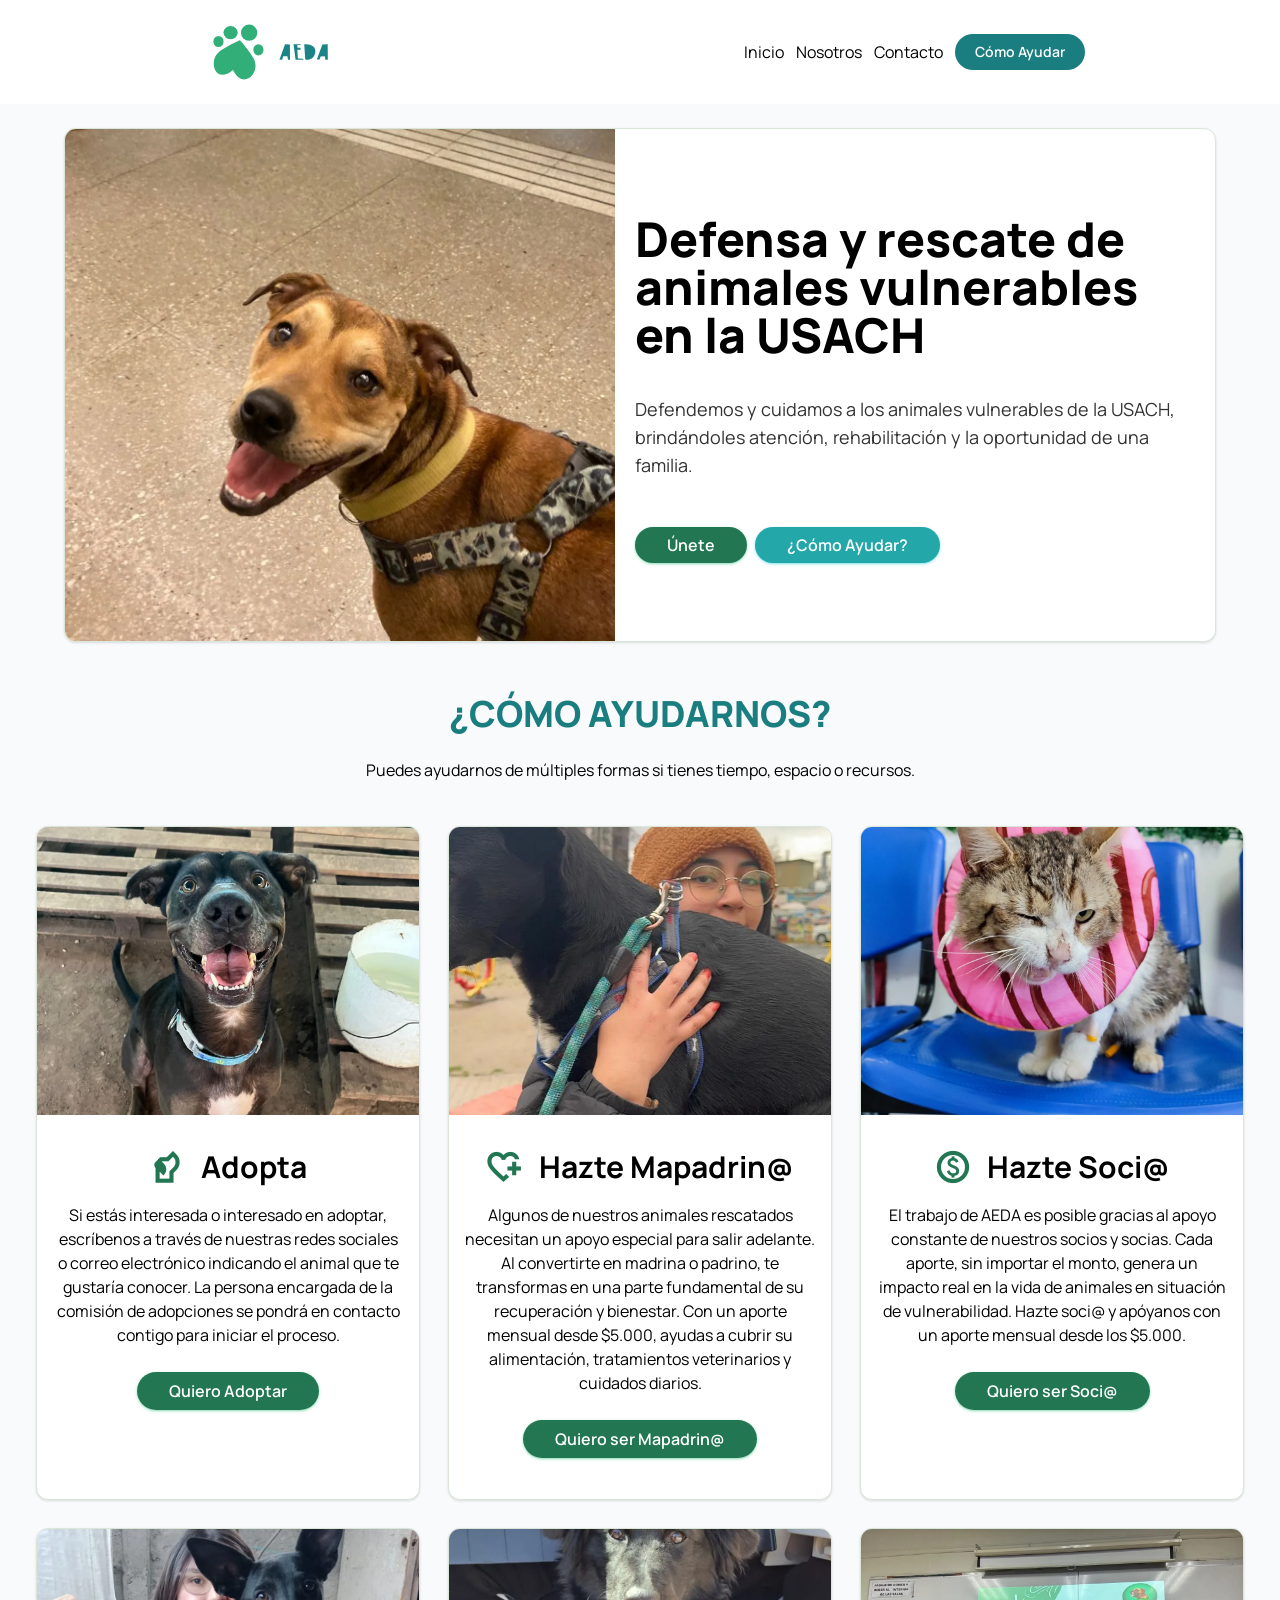
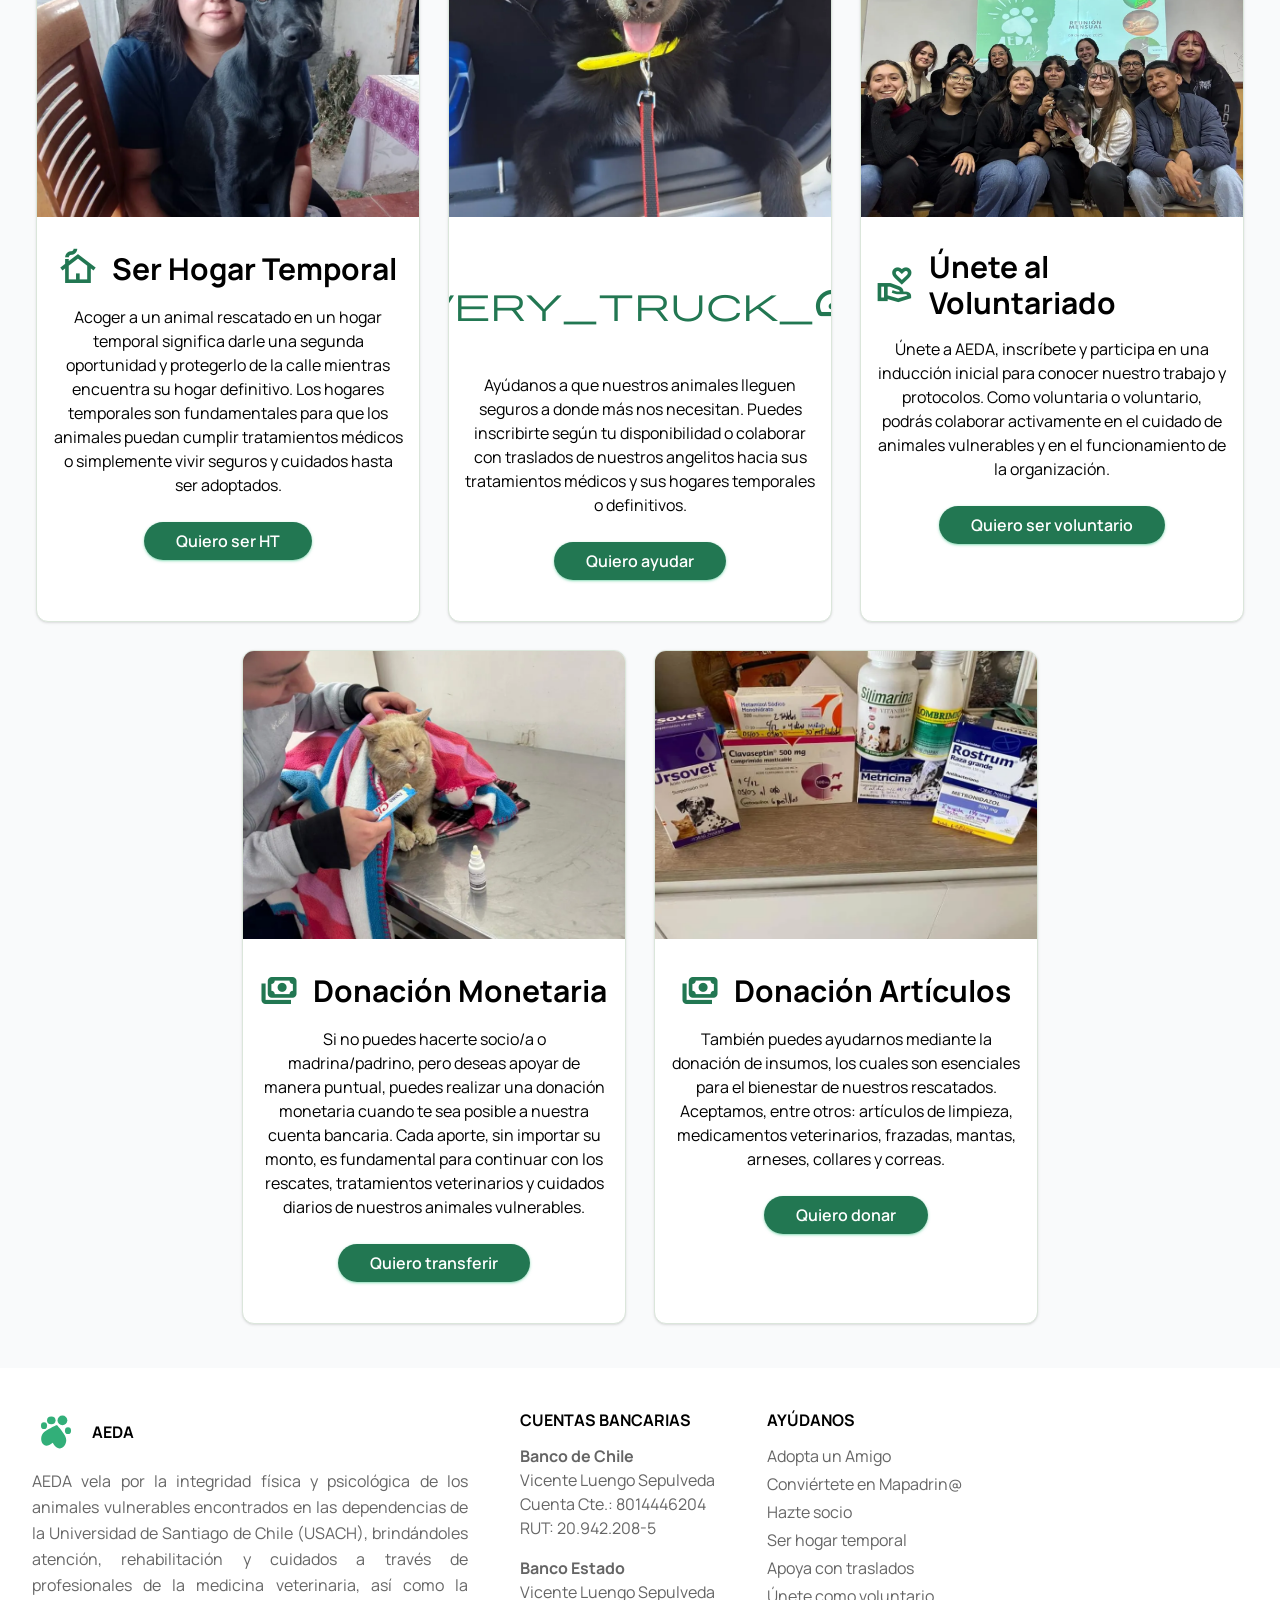
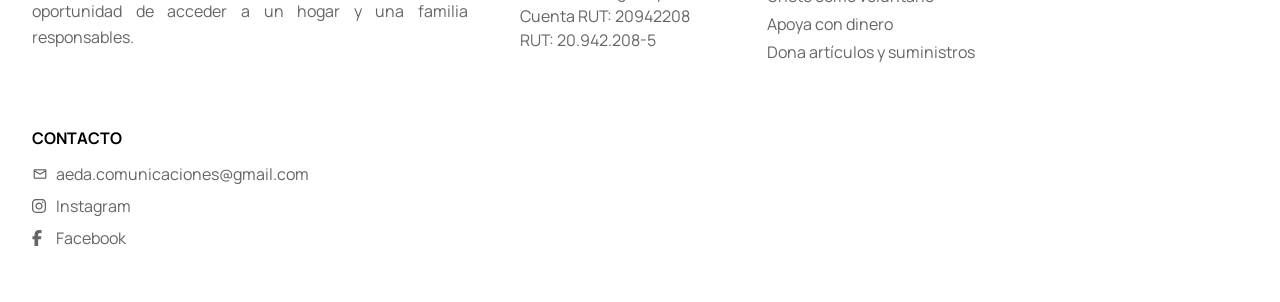
==== commit 12ff93ed: "avances mapadrines" ====
--- a/index.html
+++ b/index.html
@@ -1,6 +1,6 @@
-<!DOCTYPE html><html lang="es"> <head><meta charset="utf-8"><meta name="viewport" content="width=device-width, initial-scale=1.0"><link rel="icon" type="image/svg+xml" href="/img/aeda-paw.svg"><meta name="description" content="AEDA es una agrupación estudiantil que protege y rescata animales vulnerables en la Universidad de Santiago de Chile. Adopta, apadrina o sé voluntario."><title>AEDA | Defensa y rescate de animales vulnerables en la USACH</title><link rel="stylesheet" href="/_astro/index.BV1uihgt.css"></head> <body class="bg-gray-50"> <header id="header" class="flex flex-row justify-around items-center h-26 bg-white"> <h1 id="logo"> <a href="/"> <img src="/_astro/aeda-imagotipo.CRIfPVcv_tjHs5.svg" alt="Agrupación de Estudiantes por la Defensa de los Animales (AEDA) - Chile" loading="lazy" decoding="async" fetchpriority="auto" width="512" height="256" class="h-20 w-auto"> </a> </h1> <nav id="menu-principal" class="flex flex-row items-center gap-3"> <a href="./">Inicio</a> <a href="#hero">Nosotros</a> <a href="#contacto">Contacto</a> <a href="#como-ayudar" class="text-nowrap rounded-full bg-aeda2-700 px-5 py-2 text-sm leading-5 font-semibold text-white hover:bg-aeda2-500 shadow-aeda2-500/50">
+<!DOCTYPE html><html lang="es"> <head><meta charset="utf-8"><meta name="viewport" content="width=device-width, initial-scale=1.0"><link rel="icon" type="image/svg+xml" href="/img/aeda-paw.svg"><meta name="description" content="AEDA es una agrupación estudiantil que protege y rescata animales vulnerables en la Universidad de Santiago de Chile. Adopta, apadrina o sé voluntario."><title>AEDA | Defensa y rescate de animales vulnerables en la USACH</title><link rel="stylesheet" href="/_astro/amadrinar.B2-xQywL.css"></head> <body class="bg-gray-50"> <header id="header" class="flex flex-row justify-around items-center h-26 bg-white"> <h1 id="logo"> <a href="/"> <img src="/_astro/aeda-imagotipo.CRIfPVcv_tjHs5.svg" alt="Agrupación de Estudiantes por la Defensa de los Animales (AEDA) - Chile" loading="lazy" decoding="async" fetchpriority="auto" width="512" height="256" class="h-20 w-auto"> </a> </h1> <nav id="menu-principal" class="flex flex-row items-center gap-3"> <a href="./">Inicio</a> <a href="#hero">Nosotros</a> <a href="#contacto">Contacto</a> <a href="#como-ayudar" class="text-nowrap rounded-full bg-aeda2-700 px-5 py-2 text-sm leading-5 font-semibold text-white hover:bg-aeda2-500 shadow-aeda2-500/50">
 Cómo Ayudar
-</a> </nav> </header>  <main id="main" class="flex flex-col"> <section class="heroe flex flex-col self-center md:flex-row pb-5 md:pb-0 rounded-xl overflow-hidden shadow-sm border border-[#dbe6db] md:max-w-6xl mt-6 bg-white"> <div class="slide bg-cover h-96 md:h-128 md:w-7xl" style="background-image: url('/_astro/sol-metro.LZEkq0cb_Zwp4z8.webp')"></div> <div class="content p-5 flex flex-col justify-center gap-5"> <h2 class="text-3xl md:text-5xl mb-4 mt-2 font-extrabold text-black dark:text-white">
+</a> </nav> </header>  <main id="main" class="flex flex-col"> <section class="heroe flex flex-col self-center md:flex-row pb-5 md:pb-0 rounded-xl overflow-hidden shadow-sm border border-[#dbe6db] md:max-w-6xl mt-6 bg-white"> <div class="slide bg-cover h-96 md:h-128 md:w-7xl" style="background-image: url('/_astro/sol-metro.LZEkq0cb_Zwp4z8.webp')"></div> <div class="content p-5 flex flex-col justify-center gap-5"> <h2 class="text-3xl md:text-5xl mb-4 mt-2 font-extrabold text-black">
 Defensa y rescate de animales vulnerables en la USACH
 </h2> <p class="text-lg opacity-80">
 Defendemos y cuidamos a los animales vulnerables de la USACH, brindándoles atención, rehabilitación
@@ -13,21 +13,21 @@
 ¿Cómo Ayudarnos?
 </h2> <p class="text-center text-base mb-4">
 Puedes ayudarnos de múltiples formas si tienes tiempo, espacio o recursos.
-</p> </div> <div class="flex flex-row flex-wrap justify-center gap-7 self-center m-w-6xl my-7"> <article id="adopta" class="max-w-sm bg-white rounded-xl overflow-hidden shadow-sm border border-[#dbe6db]"> <div class="bg-cover bg-center h-72" style="background-image: url('/_astro/cerbero.BgWvcR0I_Z1UTHtm.webp')"></div> <div class="flex flex-col justify-between items-center p-4"> <h3 class="flex flex-row items-center gap-4 text-3xl font-bold mt-4 mb-4"> <span class="font-symbols text-4xl text-aeda1-700">sound_detection_dog_barking</span> Adopta </h3> <p class="text-center"> 
+</p> </div> <div class="flex flex-row flex-wrap justify-center gap-7 self-center m-w-6xl my-7"> <article class="max-w-sm bg-white rounded-xl overflow-hidden shadow-sm border border-[#dbe6db]"> <div class="bg-cover bg-center h-72" style="background-image: url('/_astro/cerbero.BgWvcR0I_Z1UTHtm.webp')"></div> <div class="flex flex-col justify-between items-center p-4"> <h3 class="flex flex-row items-center gap-4 text-3xl font-bold mt-4 mb-4"> <span class="font-symbols text-4xl text-aeda1-700">sound_detection_dog_barking</span> Adopta </h3> <p class="text-center"> 
 Si estás interesada o interesado en adoptar, escríbenos a través de nuestras redes sociales o correo electrónico indicando el animal que te gustaría conocer. La persona encargada de la comisión de adopciones se pondrá en contacto contigo para iniciar el proceso.
- </p> <nav class="my-8"> <a href="#contacto" class="cta rounded-full bg-aeda1-700 px-8 py-2 text-base leading-5 font-semibold text-white hover:bg-aeda1-500 shadow-sm shadow-aeda1-500/50">Quiero Adoptar</a> </nav> </div> </article> <article id="adopta" class="max-w-sm bg-white rounded-xl overflow-hidden shadow-sm border border-[#dbe6db]"> <div class="bg-cover bg-center h-72" style="background-image: url('/_astro/nati.B9dNqYzt_1Vosl0.webp')"></div> <div class="flex flex-col justify-between items-center p-4"> <h3 class="flex flex-row items-center gap-4 text-3xl font-bold mt-4 mb-4"> <span class="font-symbols text-4xl text-aeda1-700">heart_plus</span> Hazte Mapadrin@ </h3> <p class="text-center"> 
+ </p> <nav class="my-8"> <a href="#contacto" class="cta rounded-full bg-aeda1-700 px-8 py-2 text-base leading-5 font-semibold text-white hover:bg-aeda1-500 shadow-sm shadow-aeda1-500/50">Quiero Adoptar</a> </nav> </div> </article> <article class="max-w-sm bg-white rounded-xl overflow-hidden shadow-sm border border-[#dbe6db]"> <div class="bg-cover bg-center h-72" style="background-image: url('/_astro/nati.B9dNqYzt_1Vosl0.webp')"></div> <div class="flex flex-col justify-between items-center p-4"> <h3 class="flex flex-row items-center gap-4 text-3xl font-bold mt-4 mb-4"> <span class="font-symbols text-4xl text-aeda1-700">heart_plus</span> Hazte Mapadrin@ </h3> <p class="text-center"> 
 Algunos de nuestros animales rescatados necesitan un apoyo especial para salir adelante. Al convertirte en madrina o padrino, te transformas en una parte fundamental de su recuperación y bienestar. Con un aporte mensual desde $5.000, ayudas a cubrir su alimentación, tratamientos veterinarios y cuidados diarios.
- </p> <nav class="my-8"> <a href="https://docs.google.com/forms/d/1QfWeFBtjWP19PyNPHFZ8sVjU-rJpTIgCewbcCFWaffA" class="cta rounded-full bg-aeda1-700 px-8 py-2 text-base leading-5 font-semibold text-white hover:bg-aeda1-500 shadow-sm shadow-aeda1-500/50">Quiero ser Mapadrin@</a> </nav> </div> </article> <article id="adopta" class="max-w-sm bg-white rounded-xl overflow-hidden shadow-sm border border-[#dbe6db]"> <div class="bg-cover bg-center h-72" style="background-image: url('/_astro/socio.BCMxGjKL_ZuVmeY.webp')"></div> <div class="flex flex-col justify-between items-center p-4"> <h3 class="flex flex-row items-center gap-4 text-3xl font-bold mt-4 mb-4"> <span class="font-symbols text-4xl text-aeda1-700">paid</span> Hazte Soci@ </h3> <p class="text-center"> 
+ </p> <nav class="my-8"> <a href="https://docs.google.com/forms/d/1QfWeFBtjWP19PyNPHFZ8sVjU-rJpTIgCewbcCFWaffA" class="cta rounded-full bg-aeda1-700 px-8 py-2 text-base leading-5 font-semibold text-white hover:bg-aeda1-500 shadow-sm shadow-aeda1-500/50">Quiero ser Mapadrin@</a> </nav> </div> </article> <article class="max-w-sm bg-white rounded-xl overflow-hidden shadow-sm border border-[#dbe6db]"> <div class="bg-cover bg-center h-72" style="background-image: url('/_astro/socio.BCMxGjKL_ZuVmeY.webp')"></div> <div class="flex flex-col justify-between items-center p-4"> <h3 class="flex flex-row items-center gap-4 text-3xl font-bold mt-4 mb-4"> <span class="font-symbols text-4xl text-aeda1-700">paid</span> Hazte Soci@ </h3> <p class="text-center"> 
 El trabajo de AEDA es posible gracias al apoyo constante de nuestros socios y socias. Cada aporte, sin importar el monto, genera un impacto real en la vida de animales en situación de vulnerabilidad. Hazte soci@ y apóyanos con un aporte mensual desde los $5.000.
- </p> <nav class="my-8"> <a href="https://docs.google.com/forms/d/1xiugZejQ642EhO1WJJd28AD3rZvzt2NSIys-fWePLHM" class="cta rounded-full bg-aeda1-700 px-8 py-2 text-base leading-5 font-semibold text-white hover:bg-aeda1-500 shadow-sm shadow-aeda1-500/50">Quiero ser Soci@</a> </nav> </div> </article> <article id="adopta" class="max-w-sm bg-white rounded-xl overflow-hidden shadow-sm border border-[#dbe6db]"> <div class="bg-cover bg-center h-72" style="background-image: url('/_astro/ht.BEg4_3ry_o7sdp.webp')"></div> <div class="flex flex-col justify-between items-center p-4"> <h3 class="flex flex-row items-center gap-4 text-3xl font-bold mt-4 mb-4"> <span class="font-symbols text-4xl text-aeda1-700">cottage</span> Ser Hogar Temporal </h3> <p class="text-center"> 
+ </p> <nav class="my-8"> <a href="https://docs.google.com/forms/d/1xiugZejQ642EhO1WJJd28AD3rZvzt2NSIys-fWePLHM" class="cta rounded-full bg-aeda1-700 px-8 py-2 text-base leading-5 font-semibold text-white hover:bg-aeda1-500 shadow-sm shadow-aeda1-500/50">Quiero ser Soci@</a> </nav> </div> </article> <article class="max-w-sm bg-white rounded-xl overflow-hidden shadow-sm border border-[#dbe6db]"> <div class="bg-cover bg-center h-72" style="background-image: url('/_astro/ht.BEg4_3ry_o7sdp.webp')"></div> <div class="flex flex-col justify-between items-center p-4"> <h3 class="flex flex-row items-center gap-4 text-3xl font-bold mt-4 mb-4"> <span class="font-symbols text-4xl text-aeda1-700">cottage</span> Ser Hogar Temporal </h3> <p class="text-center"> 
 Acoger a un animal rescatado en un hogar temporal significa darle una segunda oportunidad y protegerlo de la calle mientras encuentra su hogar definitivo. Los hogares temporales son fundamentales para que los animales puedan cumplir tratamientos médicos o simplemente vivir seguros y cuidados hasta ser adoptados.
- </p> <nav class="my-8"> <a href="#contacto" class="cta rounded-full bg-aeda1-700 px-8 py-2 text-base leading-5 font-semibold text-white hover:bg-aeda1-500 shadow-sm shadow-aeda1-500/50">Quiero ser HT</a> </nav> </div> </article> <article id="adopta" class="max-w-sm bg-white rounded-xl overflow-hidden shadow-sm border border-[#dbe6db]"> <div class="bg-cover bg-center h-72" style="background-image: url('/_astro/traslados.Ck82K5QS_BFbjT.webp')"></div> <div class="flex flex-col justify-between items-center p-4"> <h3 class="flex flex-row items-center gap-4 text-3xl font-bold mt-4 mb-4"> <span class="font-symbols text-4xl text-aeda1-700">delivery_truck_speed</span> Apoya con Traslados </h3> <p class="text-center"> 
+ </p> <nav class="my-8"> <a href="#contacto" class="cta rounded-full bg-aeda1-700 px-8 py-2 text-base leading-5 font-semibold text-white hover:bg-aeda1-500 shadow-sm shadow-aeda1-500/50">Quiero ser HT</a> </nav> </div> </article> <article class="max-w-sm bg-white rounded-xl overflow-hidden shadow-sm border border-[#dbe6db]"> <div class="bg-cover bg-center h-72" style="background-image: url('/_astro/traslados.Ck82K5QS_BFbjT.webp')"></div> <div class="flex flex-col justify-between items-center p-4"> <h3 class="flex flex-row items-center gap-4 text-3xl font-bold mt-4 mb-4"> <span class="font-symbols text-4xl text-aeda1-700">delivery_truck_speed</span> Apoya con Traslados </h3> <p class="text-center"> 
 Ayúdanos a que nuestros animales lleguen seguros a donde más nos necesitan. Puedes inscribirte según tu disponibilidad o colaborar con traslados de nuestros angelitos hacia sus tratamientos médicos y sus hogares temporales o definitivos.
- </p> <nav class="my-8"> <a href="#contacto" class="cta rounded-full bg-aeda1-700 px-8 py-2 text-base leading-5 font-semibold text-white hover:bg-aeda1-500 shadow-sm shadow-aeda1-500/50">Quiero ayudar</a> </nav> </div> </article> <article id="adopta" class="max-w-sm bg-white rounded-xl overflow-hidden shadow-sm border border-[#dbe6db]"> <div class="bg-cover bg-center h-72" style="background-image: url('/_astro/grupo-reunion.0MR3MrCX_Z1D9Mg9.webp')"></div> <div class="flex flex-col justify-between items-center p-4"> <h3 class="flex flex-row items-center gap-4 text-3xl font-bold mt-4 mb-4"> <span class="font-symbols text-4xl text-aeda1-700">volunteer_activism</span> Únete al Voluntariado </h3> <p class="text-center"> 
+ </p> <nav class="my-8"> <a href="#contacto" class="cta rounded-full bg-aeda1-700 px-8 py-2 text-base leading-5 font-semibold text-white hover:bg-aeda1-500 shadow-sm shadow-aeda1-500/50">Quiero ayudar</a> </nav> </div> </article> <article class="max-w-sm bg-white rounded-xl overflow-hidden shadow-sm border border-[#dbe6db]"> <div class="bg-cover bg-center h-72" style="background-image: url('/_astro/grupo-reunion.0MR3MrCX_Z1D9Mg9.webp')"></div> <div class="flex flex-col justify-between items-center p-4"> <h3 class="flex flex-row items-center gap-4 text-3xl font-bold mt-4 mb-4"> <span class="font-symbols text-4xl text-aeda1-700">volunteer_activism</span> Únete al Voluntariado </h3> <p class="text-center"> 
 Únete a AEDA, inscríbete y participa en una inducción inicial para conocer nuestro trabajo y protocolos. Como voluntaria o voluntario, podrás colaborar activamente en el cuidado de animales vulnerables y en el funcionamiento de la organización.
- </p> <nav class="my-8"> <a href="https://docs.google.com/forms/d/e/1FAIpQLScSrKA1SlH4pU3Ua58CcV1sVhZQKJD9aBTRn4AEk2o8B_4T_g/viewform" class="cta rounded-full bg-aeda1-700 px-8 py-2 text-base leading-5 font-semibold text-white hover:bg-aeda1-500 shadow-sm shadow-aeda1-500/50">Quiero ser voluntario</a> </nav> </div> </article> <article id="adopta" class="max-w-sm bg-white rounded-xl overflow-hidden shadow-sm border border-[#dbe6db]"> <div class="bg-cover bg-center h-72" style="background-image: url('/_astro/vet.pVaHu23i_Z2r3nKw.webp')"></div> <div class="flex flex-col justify-between items-center p-4"> <h3 class="flex flex-row items-center gap-4 text-3xl font-bold mt-4 mb-4"> <span class="font-symbols text-4xl text-aeda1-700">payments</span> Donación Monetaria </h3> <p class="text-center"> 
+ </p> <nav class="my-8"> <a href="https://docs.google.com/forms/d/e/1FAIpQLScSrKA1SlH4pU3Ua58CcV1sVhZQKJD9aBTRn4AEk2o8B_4T_g/viewform" class="cta rounded-full bg-aeda1-700 px-8 py-2 text-base leading-5 font-semibold text-white hover:bg-aeda1-500 shadow-sm shadow-aeda1-500/50">Quiero ser voluntario</a> </nav> </div> </article> <article class="max-w-sm bg-white rounded-xl overflow-hidden shadow-sm border border-[#dbe6db]"> <div class="bg-cover bg-center h-72" style="background-image: url('/_astro/vet.pVaHu23i_Z2r3nKw.webp')"></div> <div class="flex flex-col justify-between items-center p-4"> <h3 class="flex flex-row items-center gap-4 text-3xl font-bold mt-4 mb-4"> <span class="font-symbols text-4xl text-aeda1-700">payments</span> Donación Monetaria </h3> <p class="text-center"> 
 Si no puedes hacerte socio/a o madrina/padrino, pero deseas apoyar de manera puntual, puedes realizar una donación monetaria cuando te sea posible a nuestra cuenta bancaria. Cada aporte, sin importar su monto, es fundamental para continuar con los rescates, tratamientos veterinarios y cuidados diarios de nuestros animales vulnerables.
- </p> <nav class="my-8"> <a href="#cuentas-bancarias" class="cta rounded-full bg-aeda1-700 px-8 py-2 text-base leading-5 font-semibold text-white hover:bg-aeda1-500 shadow-sm shadow-aeda1-500/50">Quiero transferir</a> </nav> </div> </article> <article id="adopta" class="max-w-sm bg-white rounded-xl overflow-hidden shadow-sm border border-[#dbe6db]"> <div class="bg-cover bg-center h-72" style="background-image: url('/_astro/medicamentos.BjGaJKcx_HgJLS.webp')"></div> <div class="flex flex-col justify-between items-center p-4"> <h3 class="flex flex-row items-center gap-4 text-3xl font-bold mt-4 mb-4"> <span class="font-symbols text-4xl text-aeda1-700">payments</span> Donación Artículos </h3> <p class="text-center"> 
+ </p> <nav class="my-8"> <a href="#cuentas-bancarias" class="cta rounded-full bg-aeda1-700 px-8 py-2 text-base leading-5 font-semibold text-white hover:bg-aeda1-500 shadow-sm shadow-aeda1-500/50">Quiero transferir</a> </nav> </div> </article> <article class="max-w-sm bg-white rounded-xl overflow-hidden shadow-sm border border-[#dbe6db]"> <div class="bg-cover bg-center h-72" style="background-image: url('/_astro/medicamentos.BjGaJKcx_HgJLS.webp')"></div> <div class="flex flex-col justify-between items-center p-4"> <h3 class="flex flex-row items-center gap-4 text-3xl font-bold mt-4 mb-4"> <span class="font-symbols text-4xl text-aeda1-700">payments</span> Donación Artículos </h3> <p class="text-center"> 
 También puedes ayudarnos mediante la donación de insumos, los cuales son esenciales para el bienestar de nuestros rescatados. Aceptamos, entre otros: artículos de limpieza, medicamentos veterinarios, frazadas, mantas, arneses, collares y correas.
  </p> <nav class="my-8"> <a href="#contacto" class="cta rounded-full bg-aeda1-700 px-8 py-2 text-base leading-5 font-semibold text-white hover:bg-aeda1-500 shadow-sm shadow-aeda1-500/50">Quiero donar</a> </nav> </div> </article> </div> </section> </main>  <footer id="footer" class="bg-white py-6 md:px-4"> <div id="footer-row-1" class="flex flex-wrap flex-col md:flex-row md:gap-5"> <section class="p-4 xl:basis-3/8"> <div class="flex flex-row items-center gap-3 mb-3"> <img src="/_astro/aeda-paw.Bf_a5q3H_Z2wqAqN.svg" alt="AEDA - Todo por los animales" loading="lazy" decoding="async" fetchpriority="auto" width="256" height="256" class="h-12 w-auto"> <h3 class="text-base font-bold uppercase">AEDA</h3> </div> <p class="text-justify opacity-60 mb-6 leading-relaxed">
 AEDA vela por la integridad física y psicológica de los animales vulnerables encontrados en las
@@ -38,12 +38,12 @@
 Cuentas Bancarias
 </h3> <p class="mb-4 opacity-60"> <strong class="text-nowrap">Banco de Chile</strong><br> <span class="text-nowrap">Vicente Luengo Sepulveda</span><br> <span class="text-nowrap">Cuenta Cte.: 8014446204</span><br> <span class="text-nowrap">RUT: 20.942.208-5</span> </p> <p class="mb-4 opacity-60"> <strong class="text-nowrap">Banco Estado</strong><br> <span class="text-nowrap">Vicente Luengo Sepulveda</span><br> <span class="text-nowrap">Cuenta RUT: 20942208</span><br> <span class="text-nowrap">RUT: 20.942.208-5</span><br> </p> </section> <section class="p-4  md:basis-1/2 xl:basis-1/6"> <h3 class="text-base font-bold uppercase mb-3">
 Ayúdanos
-</h3> <nav class="flex flex-col opacity-60 gap-1"> <a href="#adopta" class="text-nowrap hover:underline">Adopta un Amigo</a> <a href="#mapadrines" class="text-nowrap hover:underline">Conviértete en Mapadrin@</a> <a href="#socios" class="text-nowrap hover:underline">Hazte socio</a> <a href="#ht" class="text-nowrap hover:underline">Ser hogar temporal</a> <a href="#traslados" class="text-nowrap hover:underline">Apoya con traslados</a> <a href="#voluntarios" class="text-nowrap hover:underline">Únete como voluntario</a> <a href="#donaciones" class="text-nowrap hover:underline">Apoya con dinero</a> <a href="#donacion-articulos" class="text-nowrap hover:underline">Dona artículos y suministros</a> </nav> </section> <section class="p-4  md:basis-1/2 xl:basis-1/6"> <h3 class="text-base font-bold uppercase mb-3">
+</h3> <nav class="flex flex-col opacity-60 gap-1"> <a href="#adopta" class="text-nowrap hover:underline">Adopta un Amigo</a> <a href="#mapadrines" class="text-nowrap hover:underline">Conviértete en Mapadrin@</a> <a href="#socios" class="text-nowrap hover:underline">Hazte socio</a> <a href="#ht" class="text-nowrap hover:underline">Ser hogar temporal</a> <a href="#traslados" class="text-nowrap hover:underline">Apoya con traslados</a> <a href="#voluntarios" class="text-nowrap hover:underline">Únete como voluntario</a> <a href="#donaciones" class="text-nowrap hover:underline">Apoya con dinero</a> <a href="#donacion-articulos" class="text-nowrap hover:underline">Dona artículos y suministros</a> </nav> </section> <section class="p-4 pb-7 md:basis-1/2 xl:basis-1/6"> <h3 class="text-base font-bold uppercase mb-3">
 Contacto
 </h3> <nav class="flex flex-col gap-2"> <a href="mailto:aeda.comunicaciones@gmail.com" class="flex flex-row items-center gap-2 opacity-60 hover:underline"> <span class="font-symbols">mail</span>
 &#97;&#101;&#100;&#97;&#46;&#99;&#111;&#109;&#117;&#110;&#105;&#99;&#97;&#99;&#105;&#111;&#110;&#101;&#115;&#64;&#103;&#109;&#97;&#105;&#108;&#46;&#99;&#111;&#109;
+</a> <a href="https://www.instagram.com/grupoaeda/" class="flex flex-row items-center gap-2 opacity-60 hover:underline"> <svg xmlns="http://www.w3.org/2000/svg" viewBox="0 0 512 512" class="h-4"> <use href="#instagram"></use> </svg>
+Instagram
 </a> <a href="https://www.facebook.com/INFOAEDA" class="flex flex-row items-center gap-2 opacity-60 hover:underline"> <svg xmlns="http://www.w3.org/2000/svg" viewBox="0 0 512 512" class="h-4"> <use href="#facebook"></use> </svg>
 Facebook
-</a> <a href="https://www.instagram.com/grupoaeda/" class="flex flex-row items-center gap-2 opacity-60 hover:underline"> <svg xmlns="http://www.w3.org/2000/svg" viewBox="0 0 512 512" class="h-4"> <use href="#instagram"></use> </svg>
-Instagram
 </a> </nav> </section> </div> <div id="footer-row-2"></div> </footer> <div class="no-mostrar hidden"> <svg xmlns="http://www.w3.org/2000/svg" viewBox="0 0 512 512"> <defs> <path id="facebook" stroke="currentColor" fill="currentColor" d="M80 299.3V512H196V299.3h86.5l18-97.8H196V166.9c0-51.7 20.3-71.5 72.7-71.5c16.3 0 29.4 .4 37 1.2V7.9C291.4 4 256.4 0 236.2 0C129.3 0 80 50.5 80 159.4v42.1H14v97.8H80z"></path> <path id="instagram" stroke="currentColor" fill="currentColor" d="M224.1 141c-63.6 0-114.9 51.3-114.9 114.9s51.3 114.9 114.9 114.9S339 319.5 339 255.9 287.7 141 224.1 141zm0 189.6c-41.1 0-74.7-33.5-74.7-74.7s33.5-74.7 74.7-74.7 74.7 33.5 74.7 74.7-33.6 74.7-74.7 74.7zm146.4-194.3c0 14.9-12 26.8-26.8 26.8-14.9 0-26.8-12-26.8-26.8s12-26.8 26.8-26.8 26.8 12 26.8 26.8zm76.1 27.2c-1.7-35.9-9.9-67.7-36.2-93.9-26.2-26.2-58-34.4-93.9-36.2-37-2.1-147.9-2.1-184.9 0-35.8 1.7-67.6 9.9-93.9 36.1s-34.4 58-36.2 93.9c-2.1 37-2.1 147.9 0 184.9 1.7 35.9 9.9 67.7 36.2 93.9s58 34.4 93.9 36.2c37 2.1 147.9 2.1 184.9 0 35.9-1.7 67.7-9.9 93.9-36.2 26.2-26.2 34.4-58 36.2-93.9 2.1-37 2.1-147.8 0-184.8zM398.8 388c-7.8 19.6-22.9 34.7-42.6 42.6-29.5 11.7-99.5 9-132.1 9s-102.7 2.6-132.1-9c-19.6-7.8-34.7-22.9-42.6-42.6-11.7-29.5-9-99.5-9-132.1s-2.6-102.7 9-132.1c7.8-19.6 22.9-34.7 42.6-42.6 29.5-11.7 99.5-9 132.1-9s102.7-2.6 132.1 9c19.6 7.8 34.7 22.9 42.6 42.6 11.7 29.5 9 99.5 9 132.1s2.7 102.7-9 132.1z"></path> </defs> </svg> </div> </body></html>
--- a/_astro/amadrinar.B2-xQywL.css
+++ b/_astro/amadrinar.B2-xQywL.css
@@ -0,0 +1 @@
+@import"https://fonts.googleapis.com/css2?family=Manrope:wght@200..800&display=swap";@import"https://fonts.googleapis.com/css2?family=Material+Symbols+Outlined:wght,FILL@100..700,0..1&display=swap";/*! tailwindcss v4.2.1 | MIT License | https://tailwindcss.com */@layer properties{@supports (((-webkit-hyphens:none)) and (not (margin-trim:inline))) or ((-moz-orient:inline) and (not (color:rgb(from red r g b)))){*,:before,:after,::backdrop{--tw-rotate-x:initial;--tw-rotate-y:initial;--tw-rotate-z:initial;--tw-skew-x:initial;--tw-skew-y:initial;--tw-border-style:solid;--tw-leading:initial;--tw-font-weight:initial;--tw-shadow:0 0 #0000;--tw-shadow-color:initial;--tw-shadow-alpha:100%;--tw-inset-shadow:0 0 #0000;--tw-inset-shadow-color:initial;--tw-inset-shadow-alpha:100%;--tw-ring-color:initial;--tw-ring-shadow:0 0 #0000;--tw-inset-ring-color:initial;--tw-inset-ring-shadow:0 0 #0000;--tw-ring-inset:initial;--tw-ring-offset-width:0px;--tw-ring-offset-color:#fff;--tw-ring-offset-shadow:0 0 #0000;--tw-duration:initial;--tw-scale-x:1;--tw-scale-y:1;--tw-scale-z:1}}}@layer theme{:root,:host{--font-sans:"Manrope", ui-sans-serif, system-ui, sans-serif, "Apple Color Emoji", "Segoe UI Emoji", "Segoe UI Symbol", "Noto Color Emoji";--font-mono:ui-monospace, SFMono-Regular, Menlo, Monaco, Consolas, "Liberation Mono", "Courier New", monospace;--color-gray-50:oklch(98.5% .002 247.839);--color-black:#000;--color-white:#fff;--spacing:.25rem;--container-xs:20rem;--container-sm:24rem;--container-6xl:72rem;--container-7xl:80rem;--text-sm:.875rem;--text-sm--line-height:calc(1.25 / .875);--text-base:1rem;--text-base--line-height: 1.5 ;--text-lg:1.125rem;--text-lg--line-height:calc(1.75 / 1.125);--text-3xl:1.875rem;--text-3xl--line-height: 1.2 ;--text-4xl:2.25rem;--text-4xl--line-height:calc(2.5 / 2.25);--text-5xl:3rem;--text-5xl--line-height:1;--text-8xl:6rem;--text-8xl--line-height:1;--font-weight-semibold:600;--font-weight-bold:700;--font-weight-extrabold:800;--leading-relaxed:1.625;--radius-xl:.75rem;--radius-3xl:1.5rem;--default-transition-duration:.15s;--default-transition-timing-function:cubic-bezier(.4, 0, .2, 1);--default-font-family:var(--font-sans);--default-mono-font-family:var(--font-mono);--font-symbols:"Material Symbols Outlined";--color-aeda1-500:oklch(73.97% .15 159.86);--color-aeda1-700:oklch(50.9% .1 160.36);--color-aeda1-800:oklch(38.66% .074 160.99);--color-aeda2-500:oklch(78.38% .126 196.82);--color-aeda2-600:oklch(66.36% .106 196.5);--color-aeda2-700:oklch(53.78% .085 197.03)}}@layer base{*,:after,:before,::backdrop{box-sizing:border-box;border:0 solid;margin:0;padding:0}::file-selector-button{box-sizing:border-box;border:0 solid;margin:0;padding:0}html,:host{-webkit-text-size-adjust:100%;tab-size:4;line-height:1.5;font-family:var(--default-font-family,ui-sans-serif, system-ui, sans-serif, "Apple Color Emoji", "Segoe UI Emoji", "Segoe UI Symbol", "Noto Color Emoji");font-feature-settings:var(--default-font-feature-settings,normal);font-variation-settings:var(--default-font-variation-settings,normal);-webkit-tap-highlight-color:transparent}hr{height:0;color:inherit;border-top-width:1px}abbr:where([title]){-webkit-text-decoration:underline dotted;text-decoration:underline dotted}h1,h2,h3,h4,h5,h6{font-size:inherit;font-weight:inherit}a{color:inherit;-webkit-text-decoration:inherit;text-decoration:inherit}b,strong{font-weight:bolder}code,kbd,samp,pre{font-family:var(--default-mono-font-family,ui-monospace, SFMono-Regular, Menlo, Monaco, Consolas, "Liberation Mono", "Courier New", monospace);font-feature-settings:var(--default-mono-font-feature-settings,normal);font-variation-settings:var(--default-mono-font-variation-settings,normal);font-size:1em}small{font-size:80%}sub,sup{vertical-align:baseline;font-size:75%;line-height:0;position:relative}sub{bottom:-.25em}sup{top:-.5em}table{text-indent:0;border-color:inherit;border-collapse:collapse}:-moz-focusring{outline:auto}progress{vertical-align:baseline}summary{display:list-item}ol,ul,menu{list-style:none}img,svg,video,canvas,audio,iframe,embed,object{vertical-align:middle;display:block}img,video{max-width:100%;height:auto}button,input,select,optgroup,textarea{font:inherit;font-feature-settings:inherit;font-variation-settings:inherit;letter-spacing:inherit;color:inherit;opacity:1;background-color:#0000;border-radius:0}::file-selector-button{font:inherit;font-feature-settings:inherit;font-variation-settings:inherit;letter-spacing:inherit;color:inherit;opacity:1;background-color:#0000;border-radius:0}:where(select:is([multiple],[size])) optgroup{font-weight:bolder}:where(select:is([multiple],[size])) optgroup option{padding-inline-start:20px}::file-selector-button{margin-inline-end:4px}::placeholder{opacity:1}@supports (not ((-webkit-appearance:-apple-pay-button))) or (contain-intrinsic-size:1px){::placeholder{color:currentColor}@supports (color:color-mix(in lab,red,red)){::placeholder{color:color-mix(in oklab,currentcolor 50%,transparent)}}}textarea{resize:vertical}::-webkit-search-decoration{-webkit-appearance:none}::-webkit-date-and-time-value{min-height:1lh;text-align:inherit}::-webkit-datetime-edit{display:inline-flex}::-webkit-datetime-edit-fields-wrapper{padding:0}::-webkit-datetime-edit{padding-block:0}::-webkit-datetime-edit-year-field{padding-block:0}::-webkit-datetime-edit-month-field{padding-block:0}::-webkit-datetime-edit-day-field{padding-block:0}::-webkit-datetime-edit-hour-field{padding-block:0}::-webkit-datetime-edit-minute-field{padding-block:0}::-webkit-datetime-edit-second-field{padding-block:0}::-webkit-datetime-edit-millisecond-field{padding-block:0}::-webkit-datetime-edit-meridiem-field{padding-block:0}::-webkit-calendar-picker-indicator{line-height:1}:-moz-ui-invalid{box-shadow:none}button,input:where([type=button],[type=reset],[type=submit]){appearance:button}::file-selector-button{appearance:button}::-webkit-inner-spin-button{height:auto}::-webkit-outer-spin-button{height:auto}[hidden]:where(:not([hidden=until-found])){display:none!important}}@layer components;@layer utilities{.my-7{margin-block:calc(var(--spacing) * 7)}.my-8{margin-block:calc(var(--spacing) * 8)}.my-9{margin-block:calc(var(--spacing) * 9)}.mt-2{margin-top:calc(var(--spacing) * 2)}.mt-4{margin-top:calc(var(--spacing) * 4)}.mt-6{margin-top:calc(var(--spacing) * 6)}.mt-7{margin-top:calc(var(--spacing) * 7)}.mb-2{margin-bottom:calc(var(--spacing) * 2)}.mb-3{margin-bottom:calc(var(--spacing) * 3)}.mb-4{margin-bottom:calc(var(--spacing) * 4)}.mb-6{margin-bottom:calc(var(--spacing) * 6)}.mb-7{margin-bottom:calc(var(--spacing) * 7)}.flex{display:flex}.hidden{display:none}.h-4{height:calc(var(--spacing) * 4)}.h-12{height:calc(var(--spacing) * 12)}.h-20{height:calc(var(--spacing) * 20)}.h-26{height:calc(var(--spacing) * 26)}.h-72{height:calc(var(--spacing) * 72)}.h-96{height:calc(var(--spacing) * 96)}.w-auto{width:auto}.max-w-7xl{max-width:var(--container-7xl)}.max-w-sm{max-width:var(--container-sm)}.min-w-xs{min-width:var(--container-xs)}.transform{transform:var(--tw-rotate-x,) var(--tw-rotate-y,) var(--tw-rotate-z,) var(--tw-skew-x,) var(--tw-skew-y,)}.flex-col{flex-direction:column}.flex-row{flex-direction:row}.flex-wrap{flex-wrap:wrap}.items-center{align-items:center}.justify-around{justify-content:space-around}.justify-between{justify-content:space-between}.justify-center{justify-content:center}.gap-1{gap:calc(var(--spacing) * 1)}.gap-2{gap:calc(var(--spacing) * 2)}.gap-3{gap:calc(var(--spacing) * 3)}.gap-4{gap:calc(var(--spacing) * 4)}.gap-5{gap:calc(var(--spacing) * 5)}.gap-7{gap:calc(var(--spacing) * 7)}.self-center{align-self:center}.overflow-hidden{overflow:hidden}.rounded-3xl{border-radius:var(--radius-3xl)}.rounded-full{border-radius:3.40282e38px}.rounded-xl{border-radius:var(--radius-xl)}.border{border-style:var(--tw-border-style);border-width:1px}.border-\[\#dbe6db\]{border-color:#dbe6db}.border-gray-50{border-color:var(--color-gray-50)}.bg-aeda1-700{background-color:var(--color-aeda1-700)}.bg-aeda2-600{background-color:var(--color-aeda2-600)}.bg-aeda2-700{background-color:var(--color-aeda2-700)}.bg-gray-50{background-color:var(--color-gray-50)}.bg-white{background-color:var(--color-white)}.bg-cover{background-size:cover}.bg-center{background-position:50%}.p-4{padding:calc(var(--spacing) * 4)}.p-5{padding:calc(var(--spacing) * 5)}.p-6{padding:calc(var(--spacing) * 6)}.px-5{padding-inline:calc(var(--spacing) * 5)}.px-8{padding-inline:calc(var(--spacing) * 8)}.px-16{padding-inline:calc(var(--spacing) * 16)}.py-2{padding-block:calc(var(--spacing) * 2)}.py-4{padding-block:calc(var(--spacing) * 4)}.py-6{padding-block:calc(var(--spacing) * 6)}.py-7{padding-block:calc(var(--spacing) * 7)}.pb-5{padding-bottom:calc(var(--spacing) * 5)}.pb-7{padding-bottom:calc(var(--spacing) * 7)}.text-center{text-align:center}.text-justify{text-align:justify}.font-symbols{font-family:var(--font-symbols)}.text-3xl{font-size:var(--text-3xl);line-height:var(--tw-leading,var(--text-3xl--line-height))}.text-4xl{font-size:var(--text-4xl);line-height:var(--tw-leading,var(--text-4xl--line-height))}.text-5xl{font-size:var(--text-5xl);line-height:var(--tw-leading,var(--text-5xl--line-height))}.text-base{font-size:var(--text-base);line-height:var(--tw-leading,var(--text-base--line-height))}.text-lg{font-size:var(--text-lg);line-height:var(--tw-leading,var(--text-lg--line-height))}.text-sm{font-size:var(--text-sm);line-height:var(--tw-leading,var(--text-sm--line-height))}.leading-5{--tw-leading:calc(var(--spacing) * 5);line-height:calc(var(--spacing) * 5)}.leading-relaxed{--tw-leading:var(--leading-relaxed);line-height:var(--leading-relaxed)}.font-bold{--tw-font-weight:var(--font-weight-bold);font-weight:var(--font-weight-bold)}.font-extrabold{--tw-font-weight:var(--font-weight-extrabold);font-weight:var(--font-weight-extrabold)}.font-semibold{--tw-font-weight:var(--font-weight-semibold);font-weight:var(--font-weight-semibold)}.text-nowrap{text-wrap:nowrap}.text-aeda1-700{color:var(--color-aeda1-700)}.text-aeda1-800{color:var(--color-aeda1-800)}.text-aeda2-700{color:var(--color-aeda2-700)}.text-black{color:var(--color-black)}.text-white{color:var(--color-white)}.uppercase{text-transform:uppercase}.opacity-60{opacity:.6}.opacity-80{opacity:.8}.shadow-sm{--tw-shadow:0 1px 3px 0 var(--tw-shadow-color,#0000001a), 0 1px 2px -1px var(--tw-shadow-color,#0000001a);box-shadow:var(--tw-inset-shadow),var(--tw-inset-ring-shadow),var(--tw-ring-offset-shadow),var(--tw-ring-shadow),var(--tw-shadow)}.shadow-aeda1-500\/50{--tw-shadow-color:#39c78980}@supports (color:color-mix(in lab,red,red)){.shadow-aeda1-500\/50{--tw-shadow-color:color-mix(in oklab, color-mix(in oklab, var(--color-aeda1-500) 50%, transparent) var(--tw-shadow-alpha), transparent)}}.shadow-aeda2-500\/50{--tw-shadow-color:#2cd1d480}@supports (color:color-mix(in lab,red,red)){.shadow-aeda2-500\/50{--tw-shadow-color:color-mix(in oklab, color-mix(in oklab, var(--color-aeda2-500) 50%, transparent) var(--tw-shadow-alpha), transparent)}}.transition-transform{transition-property:transform,translate,scale,rotate;transition-timing-function:var(--tw-ease,var(--default-transition-timing-function));transition-duration:var(--tw-duration,var(--default-transition-duration))}.duration-500{--tw-duration:.5s;transition-duration:.5s}@media(hover:hover){.hover\:scale-110:hover{--tw-scale-x:110%;--tw-scale-y:110%;--tw-scale-z:110%;scale:var(--tw-scale-x) var(--tw-scale-y)}.hover\:bg-aeda1-500:hover{background-color:var(--color-aeda1-500)}.hover\:bg-aeda2-500:hover{background-color:var(--color-aeda2-500)}.hover\:underline:hover{text-decoration-line:underline}}@media(min-width:48rem){.md\:h-128{height:calc(var(--spacing) * 128)}.md\:w-7xl{width:var(--container-7xl)}.md\:max-w-6xl{max-width:var(--container-6xl)}.md\:basis-1\/2{flex-basis:50%}.md\:flex-row{flex-direction:row}.md\:gap-5{gap:calc(var(--spacing) * 5)}.md\:p-20{padding:calc(var(--spacing) * 20)}.md\:px-4{padding-inline:calc(var(--spacing) * 4)}.md\:pb-0{padding-bottom:calc(var(--spacing) * 0)}.md\:text-5xl{font-size:var(--text-5xl);line-height:var(--tw-leading,var(--text-5xl--line-height))}.md\:text-8xl{font-size:var(--text-8xl);line-height:var(--tw-leading,var(--text-8xl--line-height))}}@media(min-width:80rem){.xl\:basis-1\/6{flex-basis:16.6667%}.xl\:basis-3\/8{flex-basis:37.5%}}}@property --tw-rotate-x{syntax:"*";inherits:false}@property --tw-rotate-y{syntax:"*";inherits:false}@property --tw-rotate-z{syntax:"*";inherits:false}@property --tw-skew-x{syntax:"*";inherits:false}@property --tw-skew-y{syntax:"*";inherits:false}@property --tw-border-style{syntax:"*";inherits:false;initial-value:solid}@property --tw-leading{syntax:"*";inherits:false}@property --tw-font-weight{syntax:"*";inherits:false}@property --tw-shadow{syntax:"*";inherits:false;initial-value:0 0 #0000}@property --tw-shadow-color{syntax:"*";inherits:false}@property --tw-shadow-alpha{syntax:"<percentage>";inherits:false;initial-value:100%}@property --tw-inset-shadow{syntax:"*";inherits:false;initial-value:0 0 #0000}@property --tw-inset-shadow-color{syntax:"*";inherits:false}@property --tw-inset-shadow-alpha{syntax:"<percentage>";inherits:false;initial-value:100%}@property --tw-ring-color{syntax:"*";inherits:false}@property --tw-ring-shadow{syntax:"*";inherits:false;initial-value:0 0 #0000}@property --tw-inset-ring-color{syntax:"*";inherits:false}@property --tw-inset-ring-shadow{syntax:"*";inherits:false;initial-value:0 0 #0000}@property --tw-ring-inset{syntax:"*";inherits:false}@property --tw-ring-offset-width{syntax:"<length>";inherits:false;initial-value:0}@property --tw-ring-offset-color{syntax:"*";inherits:false;initial-value:#fff}@property --tw-ring-offset-shadow{syntax:"*";inherits:false;initial-value:0 0 #0000}@property --tw-duration{syntax:"*";inherits:false}@property --tw-scale-x{syntax:"*";inherits:false;initial-value:1}@property --tw-scale-y{syntax:"*";inherits:false;initial-value:1}@property --tw-scale-z{syntax:"*";inherits:false;initial-value:1}
